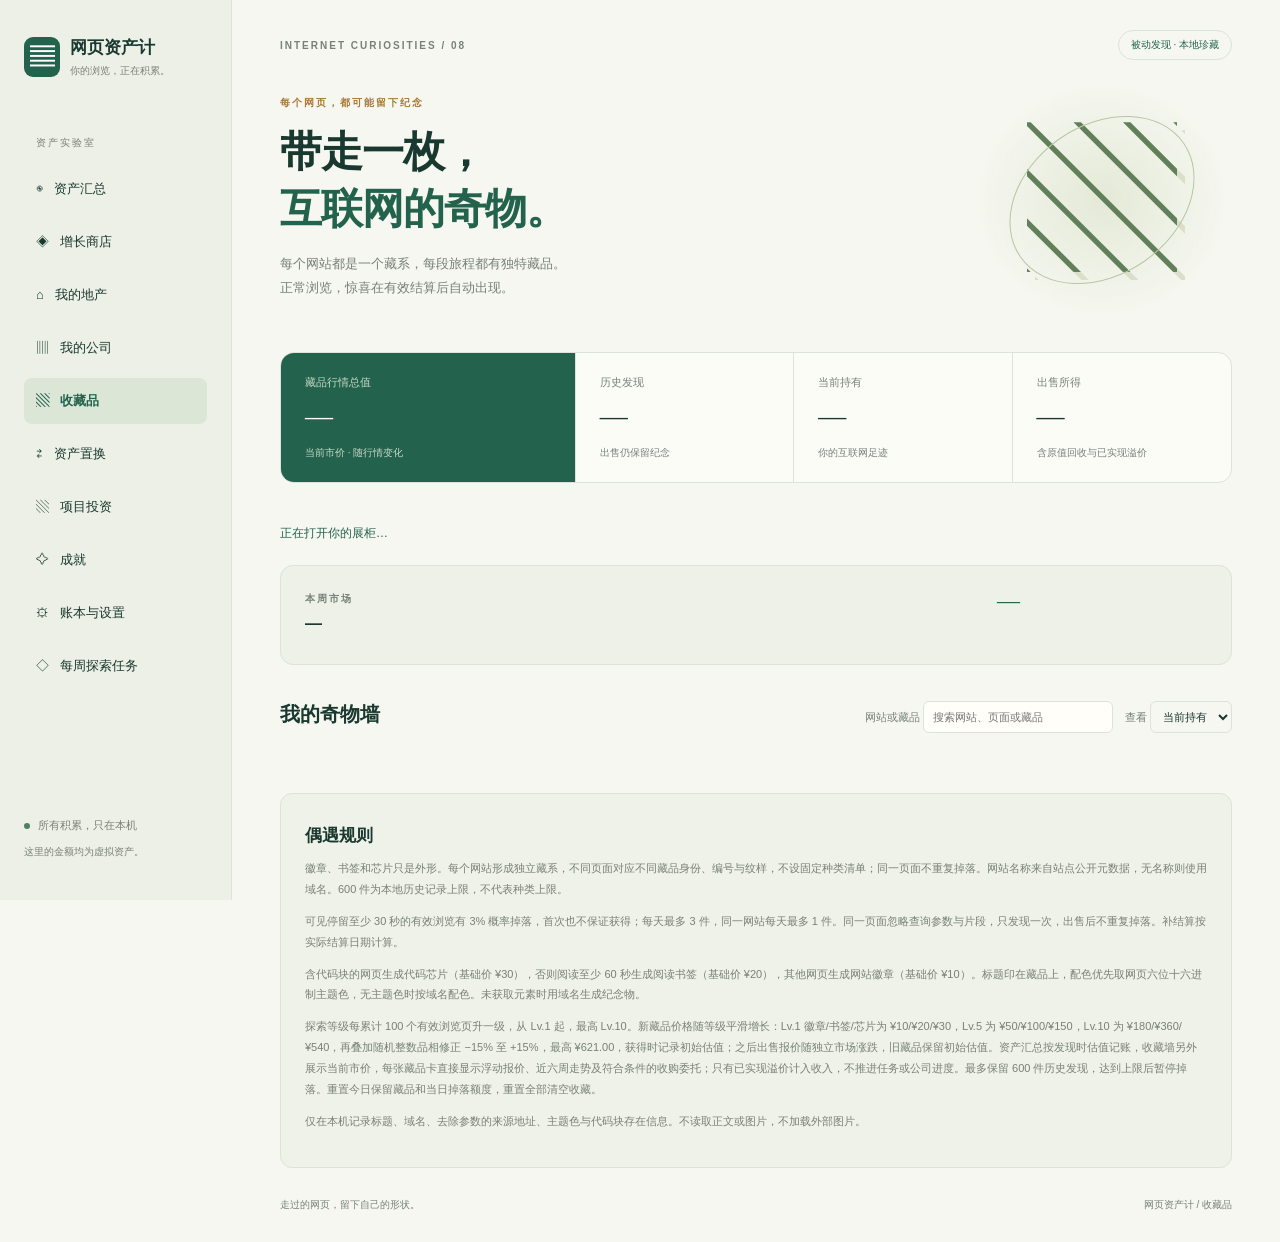
==== extension/collection/index.html @ 92f86dbe "feat: add collectible markets, share investments and unified achievements" ====
<!doctype html><html lang="zh-CN"><head><meta charset="utf-8"><meta name="viewport" content="width=device-width,initial-scale=1"><title>收藏品 · 网页资产计</title><link rel="stylesheet" href="../shop/shop.css"><link rel="stylesheet" href="collection.css"></head><body><div class="layout"><aside class="sidebar"><a class="brand" href="../popup/index.html"><span class="brand-icon">▤</span><span>网页资产计<small>你的浏览，正在积累。</small></span></a><div class="nav-label">资产实验室</div><a class="nav" href="../overview/index.html">◉ &nbsp; 资产汇总</a><a class="nav" href="../shop/index.html">◈ &nbsp; 增长商店</a><a class="nav" href="../estate/index.html">⌂ &nbsp; 我的地产</a><a class="nav" href="../company/index.html">▥ &nbsp; 我的公司</a><a class="nav active" href="../collection/index.html" aria-current="page">▧ &nbsp; 收藏品</a><a class="nav" href="../exchange/index.html">⇄ &nbsp; 资产置换</a><a class="nav" href="../investments/index.html">▧ &nbsp; 项目投资</a><a class="nav" href="../achievements/index.html">✧ &nbsp; 成就</a><a class="nav" href="../options/index.html">⚙ &nbsp; 账本与设置</a><a class="nav" href="../weekly/index.html">◇ &nbsp; 每周探索任务</a><div class="sidebar-bottom"><span class="live-dot"></span> 所有积累，只在本机<br><small>这里的金额均为虚拟资产。</small></div></aside><main><header><span class="eyebrow">INTERNET CURIOSITIES / 08</span><span class="local-tag">被动发现 · 本地珍藏</span></header><section class="hero"><div><p class="eyebrow">每个网页，都可能留下纪念</p><h1>带走一枚，<span>互联网的奇物。</span></h1><p class="intro">每个网站都是一个藏系，每段旅程都有独特藏品。<br>正常浏览，惊喜在有效结算后自动出现。</p></div><div class="hero-art" aria-hidden="true"><div class="orbit"></div><span class="spark">▧</span></div></section><section class="stats"><div class="wallet"><span>藏品行情总值</span><strong id="value">—</strong><small>当前市价 · 随行情变化</small></div><div><span>历史发现</span><strong id="discovered">—</strong><small>出售仍保留纪念</small></div><div><span>当前持有</span><strong id="owned">—</strong><small>你的互联网足迹</small></div><div><span>出售所得</span><strong id="sales">—</strong><small>含原值回收与已实现溢价</small></div></section><p id="status" class="status" role="status" aria-live="polite">正在打开你的展柜…</p><section class="market-brief" aria-label="本周藏品市场"><div><span class="eyebrow">本周市场</span><h2 id="marketEvent">—</h2><p id="marketDetail"></p></div><div class="market-summary"><strong id="marketIndex">—</strong><p id="commissionSummary"></p><small id="marketWeek"></small></div></section><section class="growth-section"><div class="section-heading"><div><h2>我的奇物墙</h2><p id="level" class="section-note"></p><p id="priceRange" class="section-note"></p></div><div class="collection-filters"><label>网站或藏品 <input id="siteSearch" type="search" placeholder="搜索网站、页面或藏品" maxlength="120"></label><label>查看 <select id="filter"><option value="owned">当前持有</option><option value="all">全部发现</option><option value="sold">已出售</option></select></label></div></div><div id="wall" class="collection-wall"></div></section><section class="info-panel"><h2>偶遇规则</h2><p>徽章、书签和芯片只是外形。每个网站形成独立藏系，不同页面对应不同藏品身份、编号与纹样，不设固定种类清单；同一页面不重复掉落。网站名称来自站点公开元数据，无名称则使用域名。600 件为本地历史记录上限，不代表种类上限。</p><p>可见停留至少 30 秒的有效浏览有 3% 概率掉落，首次也不保证获得；每天最多 3 件，同一网站每天最多 1 件。同一页面忽略查询参数与片段，只发现一次，出售后不重复掉落。补结算按实际结算日期计算。</p><p>含代码块的网页生成代码芯片（基础价 ¥30），否则阅读至少 60 秒生成阅读书签（基础价 ¥20），其他网页生成网站徽章（基础价 ¥10）。标题印在藏品上，配色优先取网页六位十六进制主题色，无主题色时按域名配色。未获取元素时用域名生成纪念物。</p><p>探索等级每累计 100 个有效浏览页升一级，从 Lv.1 起，最高 Lv.10。新藏品价格随等级平滑增长：Lv.1 徽章/书签/芯片为 ¥10/¥20/¥30，Lv.5 为 ¥50/¥100/¥150，Lv.10 为 ¥180/¥360/¥540，再叠加随机整数品相修正 −15% 至 +15%，最高 ¥621.00，获得时记录初始估值；之后出售报价随独立市场涨跌，旧藏品保留初始估值。资产汇总按发现时估值记账，收藏墙另外展示当前市价，每张藏品卡直接显示浮动报价、近六周走势及符合条件的收购委托；只有已实现溢价计入收入，不推进任务或公司进度。最多保留 600 件历史发现，达到上限后暂停掉落。重置今日保留藏品和当日掉落额度，重置全部清空收藏。</p><p>仅在本机记录标题、域名、去除参数的来源地址、主题色与代码块存在信息。不读取正文或图片，不加载外部图片。</p></section><footer>走过的网页，留下自己的形状。<span>网页资产计 / 收藏品</span></footer></main></div><script type="module" src="collection.js"></script></body></html>
---- extension/shop/shop.css ----
:root{--ink:#19382f;--green:#23634d;--muted:#778079;--line:#dce3da;--paper:#f6f7f0;--gold:#a77a37;font-family:"Segoe UI","Microsoft YaHei",sans-serif;color:var(--ink);background:var(--paper)}*{box-sizing:border-box}body{margin:0}a{color:inherit;text-decoration:none}button,select,input{font:inherit}button,a,select,input{touch-action:manipulation}button{cursor:pointer}button:focus-visible,a:focus-visible,select:focus-visible,input:focus-visible{outline:3px solid #ba9149;outline-offset:4px}.layout{display:grid;grid-template-columns:232px 1fr;min-height:100vh}.sidebar{padding:36px 24px;border-right:1px solid var(--line);background:#edf0e6;position:sticky;top:0;height:100vh;display:flex;flex-direction:column}.brand{display:flex;align-items:center;gap:10px;font-size:17px;font-weight:700}.brand-icon{display:grid;place-items:center;background:var(--green);color:#fff;width:36px;height:40px;border-radius:9px;font-size:24px}.brand small{display:block;font-size:10px;font-weight:400;color:var(--muted);margin-top:5px}.nav-label{color:var(--muted);font-size:10px;letter-spacing:2px;margin:58px 12px 16px}.nav{padding:14px 12px;border-radius:8px;font-size:13px;margin-bottom:7px}.nav:hover{background:#e2e9dc}.nav.active{background:#dce6d7;color:var(--green);font-weight:700}.sidebar-bottom{margin-top:auto;color:var(--muted);font-size:11px;line-height:2.3}.sidebar-bottom small{font-size:10px}.live-dot{display:inline-block;background:#508062;width:6px;height:6px;border-radius:50%;margin-right:5px}main{width:100%;max-width:1320px;padding:30px 48px 0;margin:auto}header{display:flex;justify-content:space-between;align-items:center}.eyebrow{font-size:10px;letter-spacing:2px;font-weight:600;color:var(--muted)}.local-tag{font-size:10px;color:var(--green);border:1px solid var(--line);padding:7px 12px;border-radius:20px}.hero{display:grid;grid-template-columns:1fr 260px;align-items:center;min-height:280px;gap:20px}.hero .eyebrow{color:var(--gold)}h1{font-family:Georgia,"Songti SC","SimSun",serif;font-size:42px;line-height:1.35;letter-spacing:-1px;margin:14px 0}h1 span{display:block;color:var(--green)}.intro{font-size:13px;color:var(--muted);line-height:1.9}.hero-art{height:240px;position:relative;display:grid;place-items:center;background:radial-gradient(ellipse,#e3e9d6,transparent 68%)}.orbit{position:absolute;width:200px;height:150px;border:1px solid #b6c5a5;border-radius:50%;transform:rotate(-35deg)}.orbit.second{width:150px;height:200px;transform:rotate(-35deg)}.spark{font-family:Georgia,serif;font-size:150px;line-height:1;color:#61805a;text-shadow:8px 8px 0 #d9dfc8}.art-label{position:absolute;bottom:12px;font-size:8px;letter-spacing:4px;color:#869477}.stats{display:grid;grid-template-columns:1.35fr 1fr 1fr 1fr;border:1px solid var(--line);border-radius:14px;overflow:hidden;background:#fcfcf7;margin:12px 0 42px}.stats>div{padding:22px 24px;border-right:1px solid var(--line)}.stats>div:last-child{border:0}.stats span{display:block;font-size:11px;color:var(--muted)}.stats strong{display:block;font-family:Georgia,serif;font-size:28px;font-weight:400;margin:10px 0;overflow-wrap:anywhere}.stats small{font-size:10px;color:var(--muted)}.stats .wallet{background:var(--green);color:#fff}.wallet span,.wallet small{color:#c5d9c7}h2{font-size:20px;font-weight:600;margin:6px 0}.section-heading{display:flex;align-items:center;justify-content:space-between;gap:12px}.section-heading .eyebrow{font-size:8px}.owned-filter{font-size:12px;color:var(--muted);cursor:pointer;display:flex;gap:7px;align-items:center}input{accent-color:var(--green)}.catalog-controls{display:flex;justify-content:space-between;gap:12px;align-items:center;margin-top:22px}.categories{display:flex;gap:6px;flex-wrap:wrap}.categories button{border:1px solid transparent;border-radius:20px;background:none;color:var(--muted);padding:9px 15px;font-size:12px}.categories button[aria-pressed=true]{background:var(--ink);color:#fff}.sort-label{font-size:11px;color:var(--muted);white-space:nowrap}select{border:1px solid var(--line);background:transparent;padding:8px;color:var(--ink);border-radius:6px;font-size:11px}.status{font-size:12px;color:var(--green);min-height:18px;margin:12px 0}.products{display:grid;grid-template-columns:repeat(3,minmax(0,1fr));gap:18px}.product{background:#fffefa;border:1px solid var(--line);border-radius:13px;overflow:hidden;display:flex;flex-direction:column;transition:box-shadow .2s}.product:hover{box-shadow:0 10px 26px #28453610}.product-art{position:relative;height:120px;background:radial-gradient(ellipse at 50% 100%,#dce9db,#eff3e8 70%);display:grid;place-items:center;color:#3f6d51}.product[data-category=studio] .product-art{background:radial-gradient(ellipse at 50% 100%,#e5dfc8,#f5f1e5 70%);color:#9d8046}.product[data-category=growth] .product-art{background:radial-gradient(ellipse at 50% 100%,#cbdce1,#ebf1f2 70%);color:#527780}.product-art .symbol{font-family:Georgia,serif;font-size:66px;text-shadow:5px 6px 0 #ffffff80}.product-level{position:absolute;top:12px;right:12px;background:#fff9;border:1px solid #fff;padding:4px 7px;font-size:9px;border-radius:5px}.product-body{padding:18px;display:flex;flex-direction:column;flex:1}.category-label{font-size:9px;color:var(--muted);letter-spacing:1px}.product h3{margin:7px 0;font-size:17px;font-weight:600}.description{font-size:11px;color:var(--muted);line-height:1.8;min-height:40px;margin:0 0 12px}.effect{display:flex;justify-content:space-between;align-items:baseline;font-size:10px;padding:10px 0;border-top:1px solid var(--line)}.effect strong{color:var(--green);font-size:18px;font-family:Georgia,serif}.preview{font-size:10px;line-height:1.9;color:var(--muted);margin:0 0 10px}.level-track{height:4px;background:#e9ede4;border-radius:3px;overflow:hidden;margin:4px 0 5px}.level-track span{display:block;background:#749766;height:100%}.progress-label{font-size:9px;color:var(--muted);margin:0 0 14px}.buy{margin-top:auto;border:0;border-radius:7px;background:var(--green);color:#fff;display:flex;justify-content:space-between;align-items:center;padding:12px 13px;font-size:11px;width:100%;gap:8px}.buy strong{font-family:Georgia,serif;font-size:15px}.buy:disabled{cursor:default;background:#e9ede3;color:#7d897c}.shortfall{min-height:16px;font-size:9px;color:var(--muted);text-align:center;margin:7px 0 0}.bottom-grid{display:grid;grid-template-columns:1fr 1fr;gap:24px;margin-top:36px}.info-panel{padding:24px;border:1px solid var(--line);border-radius:12px;background:#eff2e8}.info-panel h2{font-size:17px}.info-panel p,.info-panel li{font-size:11px;line-height:1.9;color:var(--muted)}.info-panel ol{padding-left:18px}.purchases{padding:0;list-style:none;max-height:195px;overflow:auto}.purchases li{display:flex;justify-content:space-between;gap:12px;border-bottom:1px solid var(--line);padding:8px 0}.purchases strong{color:var(--ink);font-weight:400}.purchases small{display:block;font-size:9px}.fine-print{font-size:9px!important}footer{display:flex;justify-content:space-between;padding:30px 0;color:var(--muted);font-size:10px}.empty{padding:35px;text-align:center;color:var(--muted);font-size:13px}@media(min-width:1500px){main{padding:40px 64px 0}.hero{min-height:320px}h1{font-size:48px}.product-art{height:145px}}@media(max-width:1100px){.layout{grid-template-columns:190px 1fr}.sidebar{padding:30px 14px}main{padding:24px}.products{grid-template-columns:repeat(2,minmax(0,1fr))}.hero{grid-template-columns:1fr 170px}h1{font-size:34px}.hero-art{transform:scale(.8)}.stats{grid-template-columns:1fr 1fr}.stats>div:nth-child(2){border-right:0}.stats>div:nth-child(-n+2){border-bottom:1px solid var(--line)}}@media(max-width:700px){.layout{display:block}.sidebar{position:static;height:auto;padding:18px;flex-direction:row;flex-wrap:wrap;gap:10px;align-items:center}.brand{margin-right:auto}.sidebar .nav-label,.sidebar-bottom{display:none}.nav{margin:0;padding:8px;font-size:11px}.hero{grid-template-columns:1fr;min-height:260px}.hero-art{display:none}main{padding:20px 16px 0}h1{font-size:36px}.local-tag{display:none}.stats>div{padding:17px}.stats strong{font-size:24px}.products{gap:12px}.product-body{padding:12px}.product-art{height:100px}.product h3{font-size:15px}.catalog-controls{align-items:flex-start;flex-direction:column}.bottom-grid{grid-template-columns:1fr}.section-heading{align-items:flex-start}.buy{padding:11px 8px}.buy strong{font-size:13px}footer span{display:none}}@media(max-width:390px){.products{grid-template-columns:1fr}}@media(prefers-reduced-motion:reduce){*{transition:none!important}}

.growth-section{margin:30px 0}.section-note{font-size:11px;color:var(--muted);line-height:1.9;max-width:90ch}.roadmap{display:grid;grid-template-columns:repeat(3,minmax(0,1fr));gap:10px}.unlock-step{padding:13px;border:1px dashed var(--line);border-radius:8px;background:#f0f1e9}.unlock-step.unlocked{border-style:solid;background:#e6eddf}.unlock-step strong{font-size:11px}.unlock-step small{display:block;color:var(--muted);font-size:9px;line-height:1.7;margin:5px 0}progress{width:100%;height:6px;accent-color:var(--green)}.weekly-tasks{display:grid;grid-template-columns:repeat(3,minmax(0,1fr));gap:16px}.task-card{padding:18px;border:1px solid var(--line);border-radius:12px;background:#fffefa;display:flex;flex-direction:column;gap:10px}.task-top{display:flex;justify-content:space-between;align-items:center;gap:8px}.task-top h3{font-size:14px;margin:0}.task-top strong{font:17px Georgia,serif;color:var(--gold)}.task-card p{font-size:11px;color:var(--muted);line-height:1.8;flex:1;margin:0}.task-card small{font-size:10px;color:var(--muted)}.task-card .buy{justify-content:center}.special-effect{font-size:10px;line-height:1.8;color:var(--gold);min-height:36px;margin:0 0 6px}.scenario-label{display:block;font-size:11px;color:var(--muted);margin-top:16px}.scenario-label select{margin-left:8px;max-width:100%}.shortfall{line-height:1.7;min-height:30px}@media(max-width:1100px){.weekly-tasks{grid-template-columns:1fr}.roadmap{grid-template-columns:repeat(2,minmax(0,1fr))}}@media(max-width:480px){.roadmap{grid-template-columns:1fr}.scenario-label select{display:block;margin:8px 0 0}}
.shop-stats{grid-template-columns:1.35fr 1fr 1fr}@media(max-width:1100px){.shop-stats{grid-template-columns:1fr}.shop-stats>div{border-right:0;border-bottom:1px solid var(--line)}.shop-stats>div:last-child{border-bottom:0}}
/* Completed equipment: an emerald and brushed-gold display case. */
.product.is-maxed{border-color:#b7a474;background:linear-gradient(155deg,#fffef8,#f4f1e5);box-shadow:0 3px 16px #89723c12}
.product.is-maxed:hover{box-shadow:0 10px 28px #89723c24}
.product.is-maxed .product-art{height:154px;background:radial-gradient(ellipse at 50% 65%,#456954 0%,#284d3e 48%,#193c30 100%);color:#eed8a0;isolation:isolate;border-bottom:1px solid #c4ad73}
.product.is-maxed .product-art:before{content:"";position:absolute;width:94px;height:94px;box-sizing:border-box;border:1px solid #d9be7b80;border-radius:50%;box-shadow:0 0 0 7px #d9be7b0a,0 0 0 8px #d9be7b25;z-index:-1}
.product.is-maxed .symbol{font-size:56px;text-shadow:0 2px 12px #ebce8d35;transform:translateY(9px)}
.masterwork-label{position:absolute;left:14px;top:14px;font-size:8px;letter-spacing:1.5px;color:#dfc995}
.masterwork-seal{position:absolute;bottom:12px;right:17px;font-size:23px;color:#dfc995}
.product.is-maxed .product-level{top:auto;bottom:10px;left:14px;right:auto;border-color:#c8b27a55;background:#142f2660;color:#f1dfb7;font-size:9px;letter-spacing:.5px}
.product.is-maxed .category-label{color:#8d713b}
.product.is-maxed .effect{border-top-color:#ded4b9}
.product.is-maxed .effect strong{color:#8b682a;font-size:23px}
.product.is-maxed .level-track{height:5px;background:#e8dfca}
.product.is-maxed .level-track span{background:linear-gradient(90deg,#9c7c3b,#dfc486,#ae8a43)}
.product.is-maxed .progress-label{color:#806b3d}
.product.is-maxed .buy:disabled{background:linear-gradient(110deg,#254e3c,#35634c);color:#f4e4b9;border:1px solid #b79c5b;box-shadow:inset 0 1px 0 #ffffff18;letter-spacing:.5px}
.product.is-maxed .buy strong{display:grid;place-items:center;width:22px;height:22px;border:1px solid #d9c38b70;border-radius:50%;font:13px "Segoe UI",sans-serif}
.product.is-maxed .shortfall{color:#8c7951}
@media(max-width:700px){.product.is-maxed .product-art{height:142px}.masterwork-label{font-size:7px;letter-spacing:.6px;left:10px}.product.is-maxed .product-level{left:10px;font-size:8px}}
.sidebar{overflow-y:auto;scrollbar-width:thin}.sidebar-bottom{padding-top:20px}@media(max-width:700px){.sidebar{overflow:visible}}
---- extension/collection/collection.css ----
.collection-wall{display:grid;grid-template-columns:repeat(3,minmax(0,1fr));gap:22px;margin:24px 0}.souvenir{background:#fffef8;border:1px solid #dedfd3;border-radius:15px;overflow:hidden;box-shadow:0 5px 18px #19382f08;transition:box-shadow .2s}.souvenir:hover{box-shadow:0 12px 28px #19382f15}.souvenir.sold .artifact-object{filter:saturate(.25);opacity:.65}.souvenir-art{height:250px;position:relative;display:grid;place-items:center;overflow:hidden;isolation:isolate;background:radial-gradient(ellipse at 50% 45%,#fffdf5 0%,#ececde 78%)}.souvenir-art:before{content:"";position:absolute;inset:15px;border:1px solid #b4af932d;border-radius:9px;pointer-events:none}.souvenir-art:after{content:"";position:absolute;bottom:47px;width:120px;height:13px;background:#263c3326;filter:blur(8px);border-radius:50%;z-index:-1}.exhibit-number{position:absolute;top:24px;left:27px;font-size:8px;color:#858574;letter-spacing:1.8px}.exhibit-caption{position:absolute;bottom:20px;left:27px;font-size:10px;color:#696f5c;letter-spacing:2px}.condition-tag{position:absolute;bottom:19px;right:24px;font-size:9px;color:#7d6c43}.artifact-object{position:relative;display:flex;align-items:center;justify-content:center;flex-direction:column;background:var(--souvenir-color);color:#fff8df;box-shadow:4px 9px 12px #24382c25}.artifact-mark{position:relative;font:44px Georgia,serif;line-height:1}.artifact-inscription{position:relative;font-size:7px;letter-spacing:2px;margin-top:10px;max-width:85%;overflow:hidden;text-overflow:ellipsis;white-space:nowrap}.art-badge .artifact-object{width:125px;height:125px;border-radius:50%;border:7px solid #c6a55f;outline:1px solid #92713b;transform:rotate(-9deg);background:radial-gradient(ellipse at 35% 20%,#ffffff38,transparent 60%),var(--souvenir-color);box-shadow:inset 0 0 0 3px #ffffff30,inset 0 0 0 6px #172b3326,4px 9px 12px #24382c25}.art-badge .artifact-detail{position:absolute;inset:9px;border:1px dashed #f7e7b96b;border-radius:50%}.art-bookmark{background:radial-gradient(ellipse at 50% 45%,#fff9eb,#e9e5d6)}.art-bookmark .artifact-object{width:94px;height:157px;padding:22px 10px 12px;border-radius:3px 3px 13px 3px;transform:rotate(9deg);background:linear-gradient(100deg,#fffdf1,#eae0c3);border:1px solid #c9b891;color:var(--souvenir-color);box-shadow:3px 5px 0 #dfd2b4,6px 12px 15px #3b342b20}.art-bookmark .artifact-object:before{content:"";position:absolute;top:-19px;left:40px;width:12px;height:43px;background:var(--souvenir-color);clip-path:polygon(0 0,100% 0,100% 100%,50% 84%,0 100%)}.art-bookmark .artifact-detail{position:absolute;inset:11px;border:1px solid #b5a47866;border-bottom:3px double #b5a47888}.art-bookmark .artifact-mark{font-size:36px;border-bottom:1px solid #b5a47870;padding-bottom:10px}.art-bookmark .artifact-inscription{font-size:9px;letter-spacing:1px;white-space:normal;display:-webkit-box;-webkit-line-clamp:2;-webkit-box-orient:vertical;max-width:66px;line-height:1.6;height:29px}.art-chip{background:radial-gradient(ellipse at 50% 40%,#e6ede3,#d6e0d6)}.art-chip .artifact-object{width:128px;height:130px;border:1px solid #6f8d76;border-radius:9px;transform:rotate(-7deg);background:repeating-linear-gradient(90deg,transparent 0 19px,#e1d19430 20px 21px),repeating-linear-gradient(0deg,transparent 0 19px,#e1d19422 20px 21px),var(--souvenir-color);box-shadow:4px 9px 12px #24382f35,inset 0 0 0 6px #ffffff0c}.art-chip .artifact-mark{display:grid;place-items:center;width:69px;height:65px;border:3px solid #b3aa80;border-radius:4px;background:#23372f;color:#e9d69c;font:26px monospace;box-shadow:0 0 0 5px #c5b77440}.art-chip .artifact-detail{position:absolute;inset:9px;border:2px dotted #d5c47d}.art-chip .artifact-inscription{font:7px monospace;letter-spacing:1.2px;margin-top:12px}.quality-pristine .artifact-object{filter:drop-shadow(0 0 8px #ccb16b45)}.quality-pristine .artifact-object:after{content:"✦";position:absolute;top:0;right:-15px;color:#b29345;font-size:29px;text-shadow:0 0 8px #fff8cf}.quality-worn .artifact-object{filter:saturate(.65)}.quality-worn .artifact-object:after{content:"";position:absolute;inset:8px;background:repeating-linear-gradient(127deg,transparent 0 23px,#fff9 24px,transparent 25px 41px);opacity:.22;pointer-events:none}.souvenir-body{padding:20px}.souvenir h3{margin:8px 0;font-size:16px;line-height:1.6;overflow-wrap:anywhere}.souvenir p{font-size:11px;color:var(--muted);line-height:1.8;overflow-wrap:anywhere}.souvenir p.price{font-size:13px;color:var(--green);font-weight:600;padding-top:12px;border-top:1px solid var(--line)}.souvenir a{font-size:11px;text-decoration:underline;text-underline-offset:3px}.souvenir .buy{width:100%;margin-top:16px;justify-content:center}.rarity{font-size:10px;color:var(--gold);letter-spacing:1px}.collection-wall>.empty{grid-column:1/-1;border:1px dashed var(--line);border-radius:14px;padding:60px 20px}@media(max-width:1100px){.collection-wall{grid-template-columns:repeat(2,minmax(0,1fr))}}@media(max-width:600px){.collection-wall{grid-template-columns:1fr}.souvenir-art{height:260px}}@media(prefers-reduced-motion:reduce){.souvenir{transition:none}}
.market-brief{display:flex;justify-content:space-between;gap:24px;padding:22px 24px;margin:22px 0;background:#edf1e7;border:1px solid var(--line);border-radius:13px}.market-brief h2{font-size:17px;margin:8px 0}.market-brief p{font-size:11px;line-height:1.8;color:var(--muted);margin:6px 0}.market-summary{min-width:210px}.market-summary strong{font:23px Georgia,serif;color:var(--green)}.market-summary small{font-size:10px;color:var(--muted)}.souvenir .price-change{font-size:12px;margin-top:4px}.souvenir .price-change.positive{color:#267452}.souvenir .price-change.negative{color:#a14b40}.item-trends{margin:12px 0}.item-trends summary{font-size:11px;color:var(--green);cursor:pointer}.item-chart{display:flex;align-items:flex-end;gap:4px;padding-top:15px}.item-chart-column{flex:1;min-width:0;display:flex;flex-direction:column;gap:7px;text-align:center}.item-chart-bar{display:block;background:linear-gradient(#a8c6b1,#e4ecdf);border-radius:3px 3px 0 0;color:var(--ink);font:8px monospace;padding-top:4px;overflow-wrap:anywhere}.item-chart-column small{font-size:8px;color:var(--muted)}.souvenir .commission-buy{background:#eee5cc;color:#705a29;border:1px solid #d5c390}.souvenir .commission-hint{font-size:10px;margin:5px 0 0;color:#8b7137}@media(max-width:700px){.market-brief{flex-direction:column;gap:10px;padding:18px}.market-summary{min-width:0}}

.collection-filters{display:flex;flex-wrap:wrap;gap:12px;align-items:center;font-size:11px;color:var(--muted)}.collection-filters input{padding:9px;border:1px solid var(--line);border-radius:6px;background:#fffef8;color:var(--ink);max-width:100%;width:190px}.souvenir .source-title{border-left:2px solid var(--line);padding-left:10px;font-size:10px}.motif-1 .artifact-detail{transform:rotate(15deg);border-style:dotted}.motif-2 .artifact-detail{transform:rotate(-12deg);border-style:double;border-width:3px}.motif-3 .artifact-detail{background:repeating-linear-gradient(45deg,transparent 0 12px,#fff1 13px 14px)}.motif-4 .artifact-detail{border-style:dashed;border-width:2px;transform:scale(.9)}.motif-5 .artifact-detail{background:radial-gradient(circle at 50% 50%,#fff2 1px,transparent 2px);background-size:12px 12px}@media(max-width:700px){.collection-filters{align-items:flex-start;flex-direction:column}}
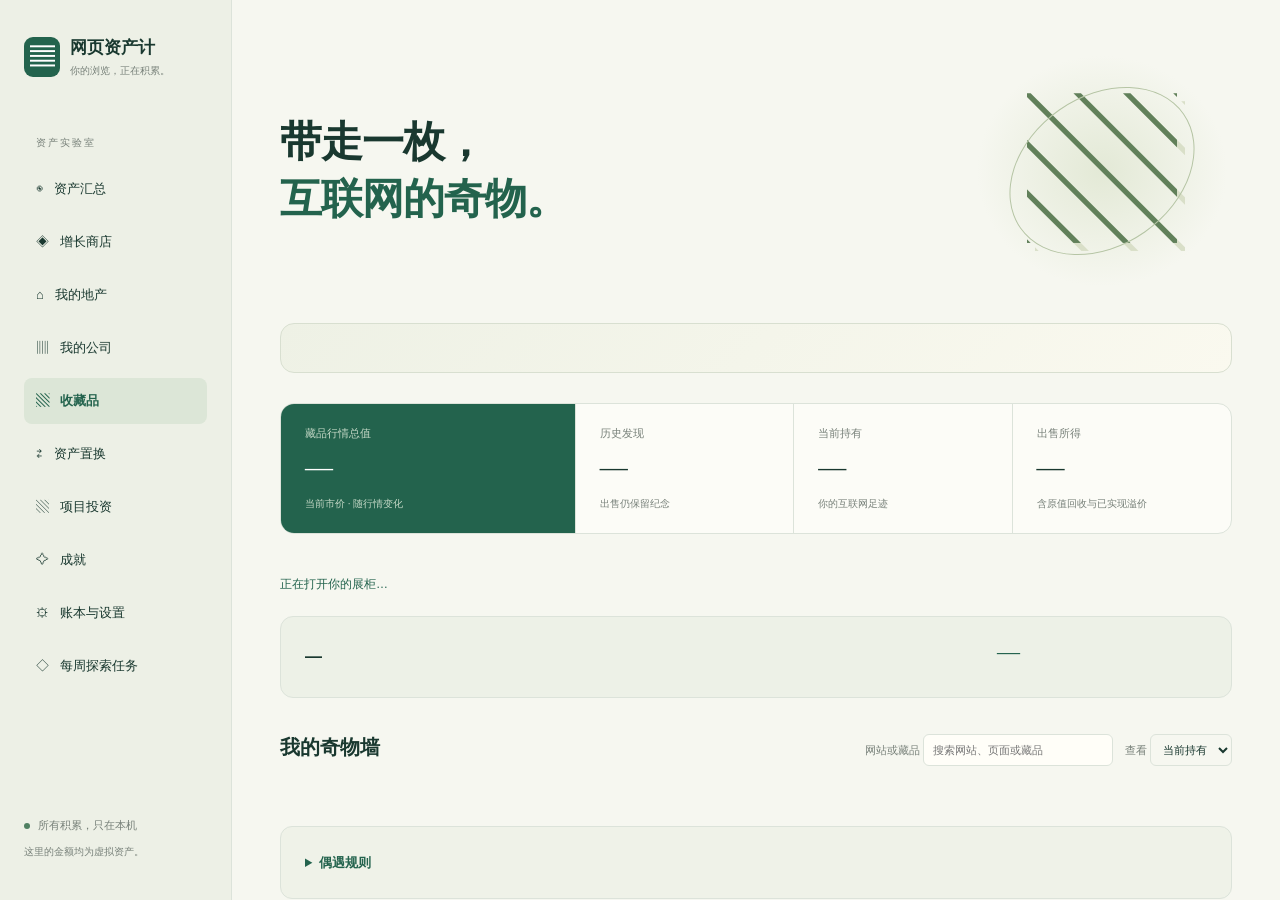
==== commit 82dfbe6c: "feat: enrich collection and growth views with legacy data compatibility" ====
--- a/extension/collection/index.html
+++ b/extension/collection/index.html
@@ -1 +1 @@
-<!doctype html><html lang="zh-CN"><head><meta charset="utf-8"><meta name="viewport" content="width=device-width,initial-scale=1"><title>收藏品 · 网页资产计</title><link rel="stylesheet" href="../shop/shop.css"><link rel="stylesheet" href="collection.css"></head><body><div class="layout"><aside class="sidebar"><a class="brand" href="../popup/index.html"><span class="brand-icon">▤</span><span>网页资产计<small>你的浏览，正在积累。</small></span></a><div class="nav-label">资产实验室</div><a class="nav" href="../overview/index.html">◉ &nbsp; 资产汇总</a><a class="nav" href="../shop/index.html">◈ &nbsp; 增长商店</a><a class="nav" href="../estate/index.html">⌂ &nbsp; 我的地产</a><a class="nav" href="../company/index.html">▥ &nbsp; 我的公司</a><a class="nav active" href="../collection/index.html" aria-current="page">▧ &nbsp; 收藏品</a><a class="nav" href="../exchange/index.html">⇄ &nbsp; 资产置换</a><a class="nav" href="../investments/index.html">▧ &nbsp; 项目投资</a><a class="nav" href="../achievements/index.html">✧ &nbsp; 成就</a><a class="nav" href="../options/index.html">⚙ &nbsp; 账本与设置</a><a class="nav" href="../weekly/index.html">◇ &nbsp; 每周探索任务</a><div class="sidebar-bottom"><span class="live-dot"></span> 所有积累，只在本机<br><small>这里的金额均为虚拟资产。</small></div></aside><main><header><span class="eyebrow">INTERNET CURIOSITIES / 08</span><span class="local-tag">被动发现 · 本地珍藏</span></header><section class="hero"><div><p class="eyebrow">每个网页，都可能留下纪念</p><h1>带走一枚，<span>互联网的奇物。</span></h1><p class="intro">每个网站都是一个藏系，每段旅程都有独特藏品。<br>正常浏览，惊喜在有效结算后自动出现。</p></div><div class="hero-art" aria-hidden="true"><div class="orbit"></div><span class="spark">▧</span></div></section><section class="stats"><div class="wallet"><span>藏品行情总值</span><strong id="value">—</strong><small>当前市价 · 随行情变化</small></div><div><span>历史发现</span><strong id="discovered">—</strong><small>出售仍保留纪念</small></div><div><span>当前持有</span><strong id="owned">—</strong><small>你的互联网足迹</small></div><div><span>出售所得</span><strong id="sales">—</strong><small>含原值回收与已实现溢价</small></div></section><p id="status" class="status" role="status" aria-live="polite">正在打开你的展柜…</p><section class="market-brief" aria-label="本周藏品市场"><div><span class="eyebrow">本周市场</span><h2 id="marketEvent">—</h2><p id="marketDetail"></p></div><div class="market-summary"><strong id="marketIndex">—</strong><p id="commissionSummary"></p><small id="marketWeek"></small></div></section><section class="growth-section"><div class="section-heading"><div><h2>我的奇物墙</h2><p id="level" class="section-note"></p><p id="priceRange" class="section-note"></p></div><div class="collection-filters"><label>网站或藏品 <input id="siteSearch" type="search" placeholder="搜索网站、页面或藏品" maxlength="120"></label><label>查看 <select id="filter"><option value="owned">当前持有</option><option value="all">全部发现</option><option value="sold">已出售</option></select></label></div></div><div id="wall" class="collection-wall"></div></section><section class="info-panel"><h2>偶遇规则</h2><p>徽章、书签和芯片只是外形。每个网站形成独立藏系，不同页面对应不同藏品身份、编号与纹样，不设固定种类清单；同一页面不重复掉落。网站名称来自站点公开元数据，无名称则使用域名。600 件为本地历史记录上限，不代表种类上限。</p><p>可见停留至少 30 秒的有效浏览有 3% 概率掉落，首次也不保证获得；每天最多 3 件，同一网站每天最多 1 件。同一页面忽略查询参数与片段，只发现一次，出售后不重复掉落。补结算按实际结算日期计算。</p><p>含代码块的网页生成代码芯片（基础价 ¥30），否则阅读至少 60 秒生成阅读书签（基础价 ¥20），其他网页生成网站徽章（基础价 ¥10）。标题印在藏品上，配色优先取网页六位十六进制主题色，无主题色时按域名配色。未获取元素时用域名生成纪念物。</p><p>探索等级每累计 100 个有效浏览页升一级，从 Lv.1 起，最高 Lv.10。新藏品价格随等级平滑增长：Lv.1 徽章/书签/芯片为 ¥10/¥20/¥30，Lv.5 为 ¥50/¥100/¥150，Lv.10 为 ¥180/¥360/¥540，再叠加随机整数品相修正 −15% 至 +15%，最高 ¥621.00，获得时记录初始估值；之后出售报价随独立市场涨跌，旧藏品保留初始估值。资产汇总按发现时估值记账，收藏墙另外展示当前市价，每张藏品卡直接显示浮动报价、近六周走势及符合条件的收购委托；只有已实现溢价计入收入，不推进任务或公司进度。最多保留 600 件历史发现，达到上限后暂停掉落。重置今日保留藏品和当日掉落额度，重置全部清空收藏。</p><p>仅在本机记录标题、域名、去除参数的来源地址、主题色与代码块存在信息。不读取正文或图片，不加载外部图片。</p></section><footer>走过的网页，留下自己的形状。<span>网页资产计 / 收藏品</span></footer></main></div><script type="module" src="collection.js"></script></body></html>+<!doctype html><html lang="zh-CN"><head><meta charset="utf-8"><meta name="viewport" content="width=device-width,initial-scale=1"><title>收藏品 · 网页资产计</title><link rel="stylesheet" href="../shop/shop.css"><link rel="stylesheet" href="collection.css"><link rel="stylesheet" href="../journey/journey.css"></head><body><div class="layout"><aside class="sidebar"><a class="brand" href="../popup/index.html"><span class="brand-icon">▤</span><span>网页资产计<small>你的浏览，正在积累。</small></span></a><div class="nav-label">资产实验室</div><a class="nav" href="../overview/index.html">◉ &nbsp; 资产汇总</a><a class="nav" href="../shop/index.html">◈ &nbsp; 增长商店</a><a class="nav" href="../estate/index.html">⌂ &nbsp; 我的地产</a><a class="nav" href="../company/index.html">▥ &nbsp; 我的公司</a><a class="nav active" href="../collection/index.html" aria-current="page">▧ &nbsp; 收藏品</a><a class="nav" href="../exchange/index.html">⇄ &nbsp; 资产置换</a><a class="nav" href="../investments/index.html">▧ &nbsp; 项目投资</a><a class="nav" href="../achievements/index.html">✧ &nbsp; 成就</a><a class="nav" href="../options/index.html">⚙ &nbsp; 账本与设置</a><a class="nav" href="../weekly/index.html">◇ &nbsp; 每周探索任务</a><div class="sidebar-bottom"><span class="live-dot"></span> 所有积累，只在本机<br><small>这里的金额均为虚拟资产。</small></div></aside><main><section class="hero"><div><h1>带走一枚，<span>互联网的奇物。</span></h1></div><div class="hero-art" aria-hidden="true"><div class="orbit"></div><span class="spark">▧</span></div></section><section class="stats"><div class="wallet"><span>藏品行情总值</span><strong id="value">—</strong><small>当前市价 · 随行情变化</small></div><div><span>历史发现</span><strong id="discovered">—</strong><small>出售仍保留纪念</small></div><div><span>当前持有</span><strong id="owned">—</strong><small>你的互联网足迹</small></div><div><span>出售所得</span><strong id="sales">—</strong><small>含原值回收与已实现溢价</small></div></section><p id="status" class="status" role="status" aria-live="polite">正在打开你的展柜…</p><section class="market-brief" aria-label="本周藏品市场"><div><h2 id="marketEvent">—</h2><p id="marketDetail"></p></div><div class="market-summary"><strong id="marketIndex">—</strong><p id="commissionSummary"></p><small id="marketWeek"></small></div></section><section class="growth-section"><div class="section-heading"><div><h2>我的奇物墙</h2><p id="level" class="section-note"></p><p id="priceRange" class="section-note"></p></div><div class="collection-filters"><label>网站或藏品 <input id="siteSearch" type="search" placeholder="搜索网站、页面或藏品" maxlength="120"></label><label>查看 <select id="filter"><option value="owned">当前持有</option><option value="all">全部发现</option><option value="sold">已出售</option></select></label></div></div><div id="wall" class="collection-wall"></div></section><details class="info-panel"><summary>偶遇规则</summary><p>徽章、书签和芯片只是外形。每个网站形成独立藏系，不同页面对应不同藏品身份、编号与纹样，不设固定种类清单；同一页面不重复掉落。网站名称来自站点公开元数据，无名称则使用域名。600 件为本地历史记录上限，不代表种类上限。</p><p>可见停留至少 30 秒的有效浏览有 3% 概率掉落，首次也不保证获得；每天最多 3 件，同一网站每天最多 1 件。同一页面忽略查询参数与片段，只发现一次，出售后不重复掉落。补结算按实际结算日期计算。</p><p>含代码块的网页生成代码芯片（基础价 ¥30），否则阅读至少 60 秒生成阅读书签（基础价 ¥20），其他网页生成网站徽章（基础价 ¥10）。标题印在藏品上，配色优先取网页六位十六进制主题色，无主题色时按域名配色。未获取元素时用域名生成纪念物。</p><p>探索等级每累计 100 个有效浏览页升一级，从 Lv.1 起，最高 Lv.10。新藏品价格随等级平滑增长：Lv.1 徽章/书签/芯片为 ¥10/¥20/¥30，Lv.5 为 ¥50/¥100/¥150，Lv.10 为 ¥180/¥360/¥540，再叠加随机整数品相修正 −15% 至 +15%，最高 ¥621.00，获得时记录初始估值；之后出售报价随独立市场涨跌，旧藏品保留初始估值。资产汇总按发现时估值记账，收藏墙另外展示当前市价，每张藏品卡直接显示浮动报价、近六周走势及符合条件的收购委托；只有已实现溢价计入收入，不推进任务或公司进度。最多保留 600 件历史发现，达到上限后暂停掉落。重置今日保留藏品和当日掉落额度，重置全部清空收藏。</p><p>仅在本机记录标题、域名、去除参数的来源地址、主题色与代码块存在信息。不读取正文或图片，不加载外部图片。</p></details></main></div><script type="module" src="collection.js"></script><script type="module" src="../journey/journey.js"></script></body></html>
--- a/extension/shop/shop.css
+++ b/extension/shop/shop.css
@@ -22,3 +22,7 @@
 .product.is-maxed .shortfall{color:#8c7951}
 @media(max-width:700px){.product.is-maxed .product-art{height:142px}.masterwork-label{font-size:7px;letter-spacing:.6px;left:10px}.product.is-maxed .product-level{left:10px;font-size:8px}}
 .sidebar{overflow-y:auto;scrollbar-width:thin}.sidebar-bottom{padding-top:20px}@media(max-width:700px){.sidebar{overflow:visible}}
+/* Keep detailed rules available without crowding the working area. */
+details.info-panel>summary{font-size:13px;font-weight:600;color:var(--green);cursor:pointer;line-height:1.8}
+details.info-panel>summary:focus-visible{outline:2px solid var(--gold);outline-offset:4px}
+details.info-panel[open]>summary{margin-bottom:14px}
--- a/extension/collection/collection.css
+++ b/extension/collection/collection.css
@@ -2,3 +2,39 @@
 .market-brief{display:flex;justify-content:space-between;gap:24px;padding:22px 24px;margin:22px 0;background:#edf1e7;border:1px solid var(--line);border-radius:13px}.market-brief h2{font-size:17px;margin:8px 0}.market-brief p{font-size:11px;line-height:1.8;color:var(--muted);margin:6px 0}.market-summary{min-width:210px}.market-summary strong{font:23px Georgia,serif;color:var(--green)}.market-summary small{font-size:10px;color:var(--muted)}.souvenir .price-change{font-size:12px;margin-top:4px}.souvenir .price-change.positive{color:#267452}.souvenir .price-change.negative{color:#a14b40}.item-trends{margin:12px 0}.item-trends summary{font-size:11px;color:var(--green);cursor:pointer}.item-chart{display:flex;align-items:flex-end;gap:4px;padding-top:15px}.item-chart-column{flex:1;min-width:0;display:flex;flex-direction:column;gap:7px;text-align:center}.item-chart-bar{display:block;background:linear-gradient(#a8c6b1,#e4ecdf);border-radius:3px 3px 0 0;color:var(--ink);font:8px monospace;padding-top:4px;overflow-wrap:anywhere}.item-chart-column small{font-size:8px;color:var(--muted)}.souvenir .commission-buy{background:#eee5cc;color:#705a29;border:1px solid #d5c390}.souvenir .commission-hint{font-size:10px;margin:5px 0 0;color:#8b7137}@media(max-width:700px){.market-brief{flex-direction:column;gap:10px;padding:18px}.market-summary{min-width:0}}
 
 .collection-filters{display:flex;flex-wrap:wrap;gap:12px;align-items:center;font-size:11px;color:var(--muted)}.collection-filters input{padding:9px;border:1px solid var(--line);border-radius:6px;background:#fffef8;color:var(--ink);max-width:100%;width:190px}.souvenir .source-title{border-left:2px solid var(--line);padding-left:10px;font-size:10px}.motif-1 .artifact-detail{transform:rotate(15deg);border-style:dotted}.motif-2 .artifact-detail{transform:rotate(-12deg);border-style:double;border-width:3px}.motif-3 .artifact-detail{background:repeating-linear-gradient(45deg,transparent 0 12px,#fff1 13px 14px)}.motif-4 .artifact-detail{border-style:dashed;border-width:2px;transform:scale(.9)}.motif-5 .artifact-detail{background:radial-gradient(circle at 50% 50%,#fff2 1px,transparent 2px);background-size:12px 12px}@media(max-width:700px){.collection-filters{align-items:flex-start;flex-direction:column}}
+/* Website component specimens use local shapes and source metadata only. */
+.web-specimen{background:radial-gradient(ellipse at 50% 40%,#faf8ed,#e3e8dc)}
+.web-specimen .artifact-object{width:192px;height:146px;padding:0;border:0;outline:0;border-radius:9px;background:transparent;color:var(--souvenir-color);transform:rotate(-5deg);box-shadow:5px 10px 18px #263d3026}
+.web-specimen .artifact-object>.artifact-detail,.web-specimen .artifact-object>.artifact-mark,.web-specimen .artifact-object>.artifact-inscription,.web-specimen .artifact-object:before{display:none}
+.web-fragment{width:100%;height:100%;border:1px solid var(--souvenir-color);border-radius:9px;overflow:hidden;background:#fffdf3;display:flex;flex-direction:column}
+.fragment-chrome{display:flex;align-items:center;gap:10px;padding:7px 10px;border-bottom:1px solid #d7dece;background:#edf0e6;font:8px monospace}
+.fragment-chrome span:first-child{letter-spacing:2px;font-size:12px}
+.fragment-chrome span:last-child{white-space:nowrap;overflow:hidden;text-overflow:ellipsis}
+.fragment-surface{display:flex;align-items:center;gap:13px;padding:17px 15px;flex:1;min-height:0}
+.fragment-symbol{font:30px Georgia,serif;white-space:nowrap}
+.fragment-lines{flex:1;display:flex;flex-direction:column;gap:7px}
+.fragment-lines i{display:block;height:4px;background:var(--souvenir-color);opacity:.25;border-radius:2px}
+.fragment-lines i:nth-child(2){width:65%;opacity:.5}
+.fragment-lines i:last-child{width:82%}
+.fragment-label{font-size:8px;letter-spacing:2px;padding:0 15px 10px;opacity:.8}
+.component-code .web-fragment{background:#203c32;color:#e5d5a6}
+.component-code .fragment-chrome{background:#193229;color:#d8d9ba;border-color:#ffffff20}
+.component-code .fragment-lines i{background:#dccc96}
+.component-code .fragment-symbol{font:22px monospace}
+.component-search .fragment-surface{margin:18px 12px;padding:5px 10px;border:1px solid var(--souvenir-color);border-radius:25px}
+.component-search .fragment-symbol{font-size:23px}
+.component-search .fragment-lines i:not(:first-child){display:none}
+.component-media .fragment-surface{margin:10px 12px;padding:10px;background:var(--souvenir-color);color:#fff7da;border-radius:5px}
+.component-media .fragment-symbol{font-size:24px;border:1px solid #fff6;border-radius:50%;padding:7px 8px 7px 11px}
+.component-media .fragment-lines{align-self:flex-end}.component-media .fragment-lines i{background:#fff7da;height:2px}
+.component-navigation .artifact-object{width:210px;height:118px;transform:rotate(4deg)}
+.component-navigation .fragment-lines{flex-direction:row;gap:5px}.component-navigation .fragment-lines i{width:22px;height:17px;border-radius:3px;opacity:.2}
+.component-article .artifact-object{width:145px;height:174px;transform:rotate(6deg)}
+.component-article .fragment-surface{flex-direction:column;align-items:flex-start;gap:10px;padding:12px 16px}
+.component-article .fragment-symbol{font-size:32px;border-bottom:1px solid #b7b995;width:100%}
+.component-article .fragment-lines{width:100%;min-height:25px}
+.component-icon .artifact-object{width:138px;height:155px;transform:rotate(-8deg)}
+.component-icon .fragment-surface{justify-content:center;padding:10px}
+.component-icon .fragment-symbol{display:grid;place-items:center;width:57px;height:57px;background:var(--souvenir-color);color:#fff6d6;border-radius:15px;font-size:35px;box-shadow:3px 4px 0 #d8d2b8}
+.component-icon .fragment-lines{display:none}
+.souvenir .specimen-story{padding:10px 12px;background:#edf0e6;border-radius:6px;color:#61715b;font-size:11px}
--- a/extension/journey/journey.css
+++ b/extension/journey/journey.css
@@ -0,0 +1,29 @@
+.journey-panel{margin:12px 0 30px;padding:24px;border:1px solid #d8dfd0;border-radius:14px;background:linear-gradient(135deg,#eef1e5,#faf9ef)}
+.journey-panel h2{font-family:Georgia,"Songti SC","SimSun",serif;font-size:24px;margin:8px 0}
+.journey-panel h3{font-size:15px;margin:8px 0;color:#284c3c;overflow-wrap:anywhere}.journey-panel h4{font-size:13px;margin:12px 0 8px}
+.journey-note,.journey-panel p{font-size:11px;color:#65745f;line-height:1.9;overflow-wrap:anywhere}.journey-note{margin:8px 0 16px}
+.journey-grid{display:grid;grid-template-columns:repeat(3,minmax(0,1fr));gap:14px;margin:18px 0}
+.journey-card{border:1px solid #dce2d1;border-radius:10px;padding:16px;background:#fffdf5;min-width:0}
+.journey-card p{margin:8px 0}.journey-card progress{display:block;width:100%;height:5px;accent-color:#648351;margin:12px 0}
+.journey-panel details{margin-top:14px;border-top:1px solid #dce2d1;padding-top:12px}
+.journey-panel summary{font-size:12px;color:#386047;cursor:pointer;line-height:1.8}.journey-panel summary:focus-visible{outline:2px solid #aa874a;outline-offset:4px}
+.journey-link{display:inline-block;font-size:11px;color:#306247;text-decoration:underline;text-underline-offset:4px;line-height:1.8;overflow-wrap:anywhere}
+.journey-pill{display:inline-block;border:1px solid #d4dfcb;border-radius:20px;padding:4px 9px;color:#536d45;background:#eff3e5;font-size:10px}
+.journey-stages{display:flex;flex-wrap:wrap;gap:6px 10px;margin:14px 0;font-size:9px;color:#88927f}.journey-stages .reached{color:#3a6547;font-weight:600}
+.landmark-scene{height:140px;display:flex;align-items:flex-end;justify-content:center;gap:17px;padding:12px;border-radius:7px;background:radial-gradient(ellipse at center,#e5e9d9,#f5f1e2);border-bottom:2px solid #c6cfb8;color:var(--landmark-color);position:relative}
+.landmark-building{display:flex;flex-direction:column-reverse;min-width:70px;background:var(--landmark-color);border-radius:5px 5px 0 0;box-shadow:7px 5px 0 #183a2d18;border-top:5px solid #c9b47a;padding:3px 8px}
+.landmark-floor{display:flex;gap:8px;justify-content:center;padding:5px 0}.landmark-floor i{display:block;width:10px;height:9px;background:#f2dc9f;border:1px solid #f9edc2}
+.landmark-star{position:absolute;top:15px;right:23px;font:25px Georgia,serif;color:#a28a50}.landmark-tree{font-size:43px;line-height:1}
+.display-emblem{display:grid;place-items:center;height:80px;font:43px Georgia,serif;color:#e8d49a;background:radial-gradient(ellipse,#45634d,#244a3a);border-radius:7px;border:1px solid #b09c66;margin-bottom:12px}
+.journey-button{border:1px solid #bcccad;background:#edf1e5;border-radius:6px;padding:7px 11px;font-size:11px;color:#3d603c;line-height:1.7;text-align:left;overflow-wrap:anywhere}.journey-button:hover{background:#e0e8d5}.journey-button:disabled{opacity:.5;cursor:wait}
+.display-choices{display:flex;flex-wrap:wrap;gap:8px;max-height:280px;overflow:auto;padding:12px 2px}
+.asset-composition{display:flex;gap:3px;height:17px;overflow:hidden;border-radius:5px;margin:18px 0 10px;background:#dfe5d5}.asset-part{flex-basis:0;min-width:0}.asset-part[style*="flex-grow: 0;"]{display:none}
+.part-0{background:#2e604a}.part-1{background:#819568}.part-2{background:#b59b5b}.part-3{background:#70949a}.part-4{background:#947b9f}.part-5{background:#b87b60}
+.asset-legend{display:flex;flex-wrap:wrap;gap:12px;font-size:10px;color:#5f705b}.asset-legend span:before{content:"";display:inline-block;width:7px;height:7px;border-radius:50%;margin-right:5px}.legend-0:before{background:#2e604a}.legend-1:before{background:#819568}.legend-2:before{background:#b59b5b}.legend-3:before{background:#70949a}.legend-4:before{background:#947b9f}.legend-5:before{background:#b87b60}
+.journey-feedback{font-size:12px;color:#94623c;line-height:1.8}.journey-feedback:empty{display:none}
+@media(max-width:1150px){.journey-grid{grid-template-columns:repeat(2,minmax(0,1fr))}}
+@media(max-width:650px){.journey-panel{padding:16px}.journey-grid{grid-template-columns:1fr}.journey-panel h2{font-size:21px}}
+/* The overview map belongs to the existing asset summary. */
+.summary-total .overview-map{margin:20px 0 0;padding:16px 0 0;border:0;border-top:1px solid var(--line);border-radius:0;background:none}
+.summary-total .overview-map h2{font:600 14px "Segoe UI","Microsoft YaHei",sans-serif;margin:0 0 12px}
+.summary-total .overview-map .asset-composition{margin-top:0}
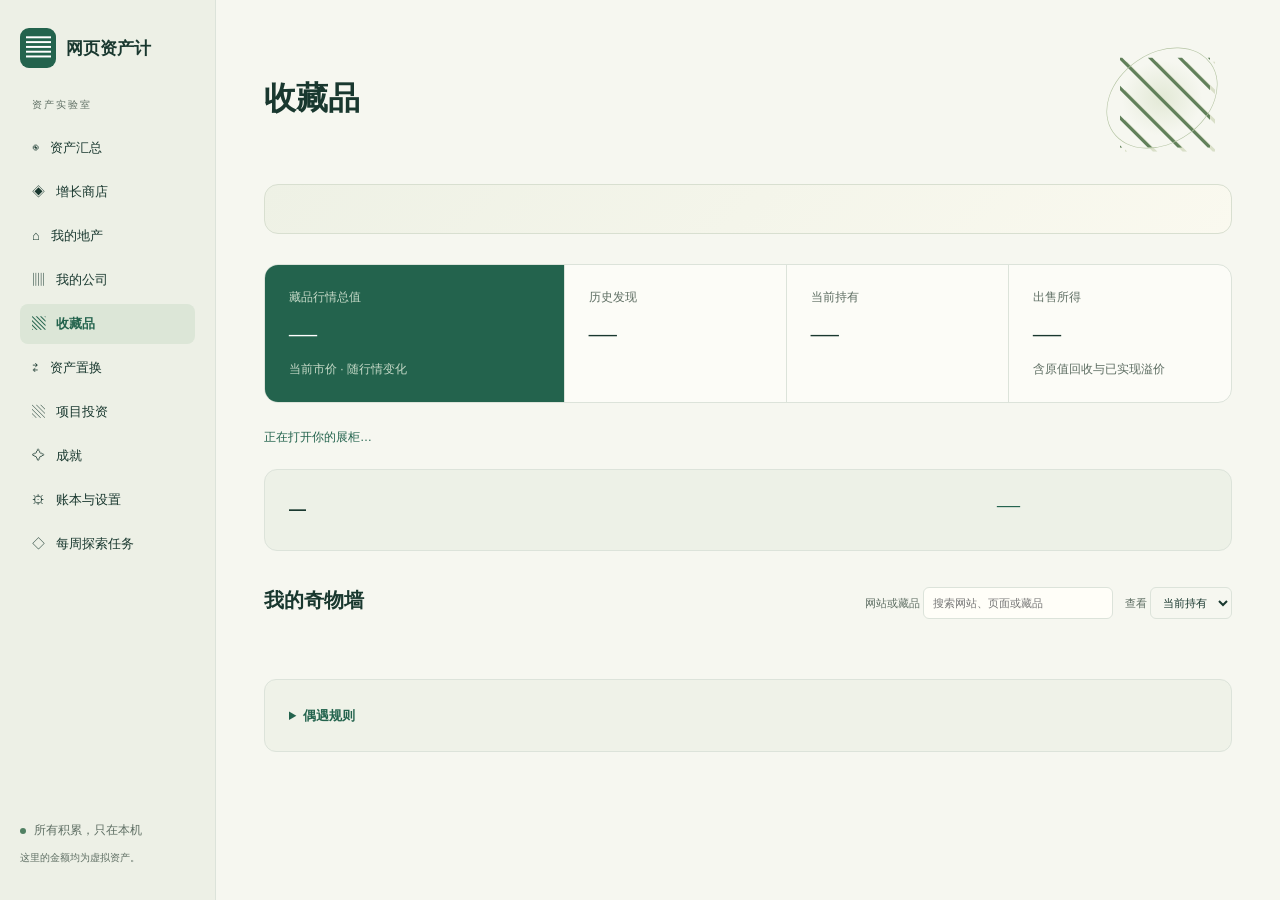
==== commit 68f03240: "Fix session accounting and add backups with focused asset views" ====
--- a/extension/collection/index.html
+++ b/extension/collection/index.html
@@ -1 +1 @@
-<!doctype html><html lang="zh-CN"><head><meta charset="utf-8"><meta name="viewport" content="width=device-width,initial-scale=1"><title>收藏品 · 网页资产计</title><link rel="stylesheet" href="../shop/shop.css"><link rel="stylesheet" href="collection.css"><link rel="stylesheet" href="../journey/journey.css"></head><body><div class="layout"><aside class="sidebar"><a class="brand" href="../popup/index.html"><span class="brand-icon">▤</span><span>网页资产计<small>你的浏览，正在积累。</small></span></a><div class="nav-label">资产实验室</div><a class="nav" href="../overview/index.html">◉ &nbsp; 资产汇总</a><a class="nav" href="../shop/index.html">◈ &nbsp; 增长商店</a><a class="nav" href="../estate/index.html">⌂ &nbsp; 我的地产</a><a class="nav" href="../company/index.html">▥ &nbsp; 我的公司</a><a class="nav active" href="../collection/index.html" aria-current="page">▧ &nbsp; 收藏品</a><a class="nav" href="../exchange/index.html">⇄ &nbsp; 资产置换</a><a class="nav" href="../investments/index.html">▧ &nbsp; 项目投资</a><a class="nav" href="../achievements/index.html">✧ &nbsp; 成就</a><a class="nav" href="../options/index.html">⚙ &nbsp; 账本与设置</a><a class="nav" href="../weekly/index.html">◇ &nbsp; 每周探索任务</a><div class="sidebar-bottom"><span class="live-dot"></span> 所有积累，只在本机<br><small>这里的金额均为虚拟资产。</small></div></aside><main><section class="hero"><div><h1>带走一枚，<span>互联网的奇物。</span></h1></div><div class="hero-art" aria-hidden="true"><div class="orbit"></div><span class="spark">▧</span></div></section><section class="stats"><div class="wallet"><span>藏品行情总值</span><strong id="value">—</strong><small>当前市价 · 随行情变化</small></div><div><span>历史发现</span><strong id="discovered">—</strong><small>出售仍保留纪念</small></div><div><span>当前持有</span><strong id="owned">—</strong><small>你的互联网足迹</small></div><div><span>出售所得</span><strong id="sales">—</strong><small>含原值回收与已实现溢价</small></div></section><p id="status" class="status" role="status" aria-live="polite">正在打开你的展柜…</p><section class="market-brief" aria-label="本周藏品市场"><div><h2 id="marketEvent">—</h2><p id="marketDetail"></p></div><div class="market-summary"><strong id="marketIndex">—</strong><p id="commissionSummary"></p><small id="marketWeek"></small></div></section><section class="growth-section"><div class="section-heading"><div><h2>我的奇物墙</h2><p id="level" class="section-note"></p><p id="priceRange" class="section-note"></p></div><div class="collection-filters"><label>网站或藏品 <input id="siteSearch" type="search" placeholder="搜索网站、页面或藏品" maxlength="120"></label><label>查看 <select id="filter"><option value="owned">当前持有</option><option value="all">全部发现</option><option value="sold">已出售</option></select></label></div></div><div id="wall" class="collection-wall"></div></section><details class="info-panel"><summary>偶遇规则</summary><p>徽章、书签和芯片只是外形。每个网站形成独立藏系，不同页面对应不同藏品身份、编号与纹样，不设固定种类清单；同一页面不重复掉落。网站名称来自站点公开元数据，无名称则使用域名。600 件为本地历史记录上限，不代表种类上限。</p><p>可见停留至少 30 秒的有效浏览有 3% 概率掉落，首次也不保证获得；每天最多 3 件，同一网站每天最多 1 件。同一页面忽略查询参数与片段，只发现一次，出售后不重复掉落。补结算按实际结算日期计算。</p><p>含代码块的网页生成代码芯片（基础价 ¥30），否则阅读至少 60 秒生成阅读书签（基础价 ¥20），其他网页生成网站徽章（基础价 ¥10）。标题印在藏品上，配色优先取网页六位十六进制主题色，无主题色时按域名配色。未获取元素时用域名生成纪念物。</p><p>探索等级每累计 100 个有效浏览页升一级，从 Lv.1 起，最高 Lv.10。新藏品价格随等级平滑增长：Lv.1 徽章/书签/芯片为 ¥10/¥20/¥30，Lv.5 为 ¥50/¥100/¥150，Lv.10 为 ¥180/¥360/¥540，再叠加随机整数品相修正 −15% 至 +15%，最高 ¥621.00，获得时记录初始估值；之后出售报价随独立市场涨跌，旧藏品保留初始估值。资产汇总按发现时估值记账，收藏墙另外展示当前市价，每张藏品卡直接显示浮动报价、近六周走势及符合条件的收购委托；只有已实现溢价计入收入，不推进任务或公司进度。最多保留 600 件历史发现，达到上限后暂停掉落。重置今日保留藏品和当日掉落额度，重置全部清空收藏。</p><p>仅在本机记录标题、域名、去除参数的来源地址、主题色与代码块存在信息。不读取正文或图片，不加载外部图片。</p></details></main></div><script type="module" src="collection.js"></script><script type="module" src="../journey/journey.js"></script></body></html>+<!doctype html><html lang="zh-CN"><head><meta charset="utf-8"><meta name="viewport" content="width=device-width,initial-scale=1"><title>收藏品 · 网页资产计</title><link rel="stylesheet" href="../shop/shop.css"><link rel="stylesheet" href="collection.css"><link rel="stylesheet" href="../journey/journey.css"><link rel="stylesheet" href="../shared/shell.css"></head><body><div class="layout"><aside class="sidebar"><a class="brand" href="../popup/index.html"><span class="brand-icon">▤</span><span>网页资产计<small>你的浏览，正在积累。</small></span></a><div class="nav-label">资产实验室</div><a class="nav" href="../overview/index.html">◉ &nbsp; 资产汇总</a><a class="nav" href="../shop/index.html">◈ &nbsp; 增长商店</a><a class="nav" href="../estate/index.html">⌂ &nbsp; 我的地产</a><a class="nav" href="../company/index.html">▥ &nbsp; 我的公司</a><a class="nav active" href="../collection/index.html" aria-current="page">▧ &nbsp; 收藏品</a><a class="nav" href="../exchange/index.html">⇄ &nbsp; 资产置换</a><a class="nav" href="../investments/index.html">▧ &nbsp; 项目投资</a><a class="nav" href="../achievements/index.html">✧ &nbsp; 成就</a><a class="nav" href="../options/index.html">⚙ &nbsp; 账本与设置</a><a class="nav" href="../weekly/index.html">◇ &nbsp; 每周探索任务</a><div class="sidebar-bottom"><span class="live-dot"></span> 所有积累，只在本机<br><small>这里的金额均为虚拟资产。</small></div></aside><main><section class="hero"><div><h1>收藏品</h1></div><div class="hero-art" aria-hidden="true"><div class="orbit"></div><span class="spark">▧</span></div></section><section class="stats"><div class="wallet"><span>藏品行情总值</span><strong id="value">—</strong><small>当前市价 · 随行情变化</small></div><div><span>历史发现</span><strong id="discovered">—</strong></div><div><span>当前持有</span><strong id="owned">—</strong></div><div><span>出售所得</span><strong id="sales">—</strong><small>含原值回收与已实现溢价</small></div></section><p id="status" class="status" role="status" aria-live="polite">正在打开你的展柜…</p><section class="market-brief" aria-label="本周藏品市场"><div><h2 id="marketEvent">—</h2><p id="marketDetail"></p></div><div class="market-summary"><strong id="marketIndex">—</strong><p id="commissionSummary"></p><small id="marketWeek"></small></div></section><section class="growth-section"><div class="section-heading"><div><h2>我的奇物墙</h2><p id="level" class="section-note"></p><p id="priceRange" class="section-note"></p></div><div class="collection-filters"><label>网站或藏品 <input id="siteSearch" type="search" placeholder="搜索网站、页面或藏品" maxlength="120"></label><label>查看 <select id="filter"><option value="owned">当前持有</option><option value="all">全部发现</option><option value="sold">已出售</option></select></label></div></div><div id="wall" class="collection-wall"></div></section><details class="info-panel"><summary>偶遇规则</summary><p>徽章、书签和芯片只是外形。每个网站形成独立藏系，不同页面对应不同藏品身份、编号与纹样，不设固定种类清单；同一页面不重复掉落。网站名称来自站点公开元数据，无名称则使用域名。600 件为本地历史记录上限，不代表种类上限。</p><p>可见停留至少 30 秒的有效浏览有 3% 概率掉落，首次也不保证获得；每天最多 3 件，同一网站每天最多 1 件。同一页面忽略查询参数与片段，只发现一次，出售后不重复掉落。补结算按实际结算日期计算。</p><p>含代码块的网页生成代码芯片（基础价 ¥30），否则阅读至少 60 秒生成阅读书签（基础价 ¥20），其他网页生成网站徽章（基础价 ¥10）。标题印在藏品上，配色优先取网页六位十六进制主题色，无主题色时按域名配色。未获取元素时用域名生成纪念物。</p><p>探索等级每累计 100 个有效浏览页升一级，从 Lv.1 起，最高 Lv.10。新藏品价格随等级平滑增长：Lv.1 徽章/书签/芯片为 ¥10/¥20/¥30，Lv.5 为 ¥50/¥100/¥150，Lv.10 为 ¥180/¥360/¥540，再叠加随机整数品相修正 −15% 至 +15%，最高 ¥621.00，获得时记录初始估值；之后出售报价随独立市场涨跌，旧藏品保留初始估值。资产汇总按发现时估值记账，收藏墙另外展示当前市价，每张藏品卡直接显示浮动报价、近六周走势及符合条件的收购委托；只有已实现溢价计入收入，不推进任务或公司进度。最多保留 600 件历史发现，达到上限后暂停掉落。重置今日保留藏品和当日掉落额度，重置全部清空收藏。</p><p>仅在本机记录标题、域名、去除参数的来源地址、主题色与代码块存在信息。不读取正文或图片，不加载外部图片。</p></details></main></div><script type="module" src="collection.js"></script><script type="module" src="../journey/journey.js"></script><script type="module" src="../shared/shell.js"></script></body></html>
--- a/extension/shared/shell.css
+++ b/extension/shared/shell.css
@@ -0,0 +1,18 @@
+:root{--muted:#5e6e63}
+.layout{grid-template-columns:216px minmax(0,1fr)}
+main{min-width:0;margin:0 auto;padding-top:24px;padding-bottom:32px}
+.sidebar{padding:28px 20px}.nav-label{margin-top:30px}.nav{display:block;padding:11px 12px;margin-bottom:4px;font-size:13px;flex-shrink:0}.brand{flex-shrink:0}.brand small{display:none}.sidebar-bottom{font-size:12px}
+.page-navigation{display:flex;flex-direction:column;flex-shrink:0}.nav-toggle{display:none}
+.hero{min-height:148px;grid-template-columns:minmax(0,1fr) 140px;gap:16px}.hero h1{font-size:32px;line-height:1.4;letter-spacing:0;margin:16px 0}.hero-art{height:130px;transform:scale(.6);transform-origin:center}.art-label{display:none}
+.stats{margin-bottom:26px}.stats span,.stats small,.ledger-stats dt{font-size:12px;line-height:1.7}.stats>div{min-width:0}
+.description,.preview,.progress-label,.shortfall,.special-effect,.effect,.buy,.category-label,.info-panel p,.info-panel li,.card-head p,.toggle em,.toggle strong,.hint,.btn,.rules,.formula-empty,.formula-meta,.formula-top span,.score-row,.week-cell .wd,.week-cell .meta,.journey-note,.journey-panel p{font-size:12px;line-height:1.8}
+.summary-total~.stats{grid-template-columns:repeat(3,minmax(0,1fr))}.summary-total~.stats>div{border-right:1px solid var(--line);border-bottom:1px solid var(--line)}.summary-total~.stats>div:nth-child(3n){border-right:0}.summary-total~.stats>div:nth-child(n+4){border-bottom:0}
+.summary-total{padding:24px;margin-top:8px}.summary-total>strong{font-size:42px;margin:10px 0}.summary-total>span{font-size:13px}
+@media(min-width:1500px){main{padding-top:28px}.hero{min-height:160px}.hero h1{font-size:36px}}
+@media(max-width:1100px){.layout{grid-template-columns:190px minmax(0,1fr)}.sidebar{padding:24px 14px}}
+@media(max-width:700px){.layout{display:block}.sidebar{position:static;height:auto;display:flex;flex-direction:row;flex-wrap:wrap;padding:16px;gap:12px}.brand{margin-right:auto}.nav-toggle{display:block;border:1px solid var(--line);border-radius:8px;background:var(--paper);color:var(--green);padding:9px 14px;font-size:13px}.sidebar .nav-label,.sidebar-bottom{display:none}.page-navigation{display:none;flex-basis:100%;grid-template-columns:repeat(2,minmax(0,1fr));gap:4px}.sidebar.nav-open .page-navigation{display:grid}.nav{margin:0;font-size:13px;padding:11px}.hero{display:block;min-height:88px}.hero h1{font-size:28px;margin:12px 0 20px}.hero-art{display:none}main{padding:16px 16px 28px}.summary-total~.stats{grid-template-columns:repeat(2,minmax(0,1fr))}.summary-total~.stats>div:nth-child(n){border-right:1px solid var(--line);border-bottom:1px solid var(--line)}.summary-total~.stats>div:nth-child(2n){border-right:0}.summary-total~.stats>div:nth-last-child(-n+2){border-bottom:0}.summary-total>strong{font-size:36px}}
+@media(max-width:360px){.summary-total~.stats{grid-template-columns:minmax(0,1fr)}.summary-total~.stats>div:nth-child(n){border-right:0;border-bottom:1px solid var(--line)}.summary-total~.stats>div:last-child{border-bottom:0}}
+
+.finance-card,.market-column{min-width:0}.market-column{flex:1 1 0}.market-bar{overflow-wrap:anywhere}
+
+.status:empty{display:none}
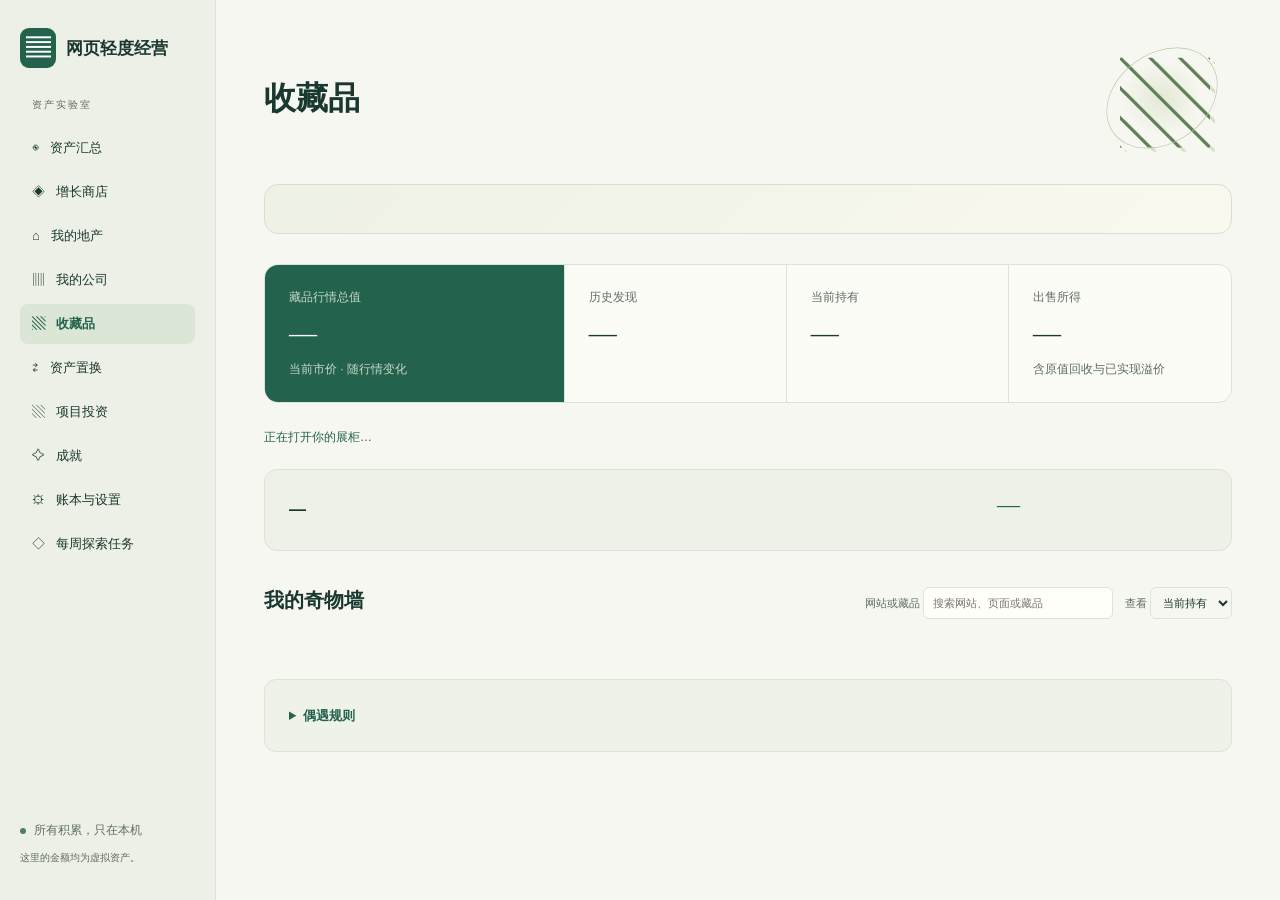
==== commit 31992728: "Add permanent achievement rewards and rename app to 网页轻度经营" ====
--- a/extension/collection/index.html
+++ b/extension/collection/index.html
@@ -1 +1 @@
-<!doctype html><html lang="zh-CN"><head><meta charset="utf-8"><meta name="viewport" content="width=device-width,initial-scale=1"><title>收藏品 · 网页资产计</title><link rel="stylesheet" href="../shop/shop.css"><link rel="stylesheet" href="collection.css"><link rel="stylesheet" href="../journey/journey.css"><link rel="stylesheet" href="../shared/shell.css"></head><body><div class="layout"><aside class="sidebar"><a class="brand" href="../popup/index.html"><span class="brand-icon">▤</span><span>网页资产计<small>你的浏览，正在积累。</small></span></a><div class="nav-label">资产实验室</div><a class="nav" href="../overview/index.html">◉ &nbsp; 资产汇总</a><a class="nav" href="../shop/index.html">◈ &nbsp; 增长商店</a><a class="nav" href="../estate/index.html">⌂ &nbsp; 我的地产</a><a class="nav" href="../company/index.html">▥ &nbsp; 我的公司</a><a class="nav active" href="../collection/index.html" aria-current="page">▧ &nbsp; 收藏品</a><a class="nav" href="../exchange/index.html">⇄ &nbsp; 资产置换</a><a class="nav" href="../investments/index.html">▧ &nbsp; 项目投资</a><a class="nav" href="../achievements/index.html">✧ &nbsp; 成就</a><a class="nav" href="../options/index.html">⚙ &nbsp; 账本与设置</a><a class="nav" href="../weekly/index.html">◇ &nbsp; 每周探索任务</a><div class="sidebar-bottom"><span class="live-dot"></span> 所有积累，只在本机<br><small>这里的金额均为虚拟资产。</small></div></aside><main><section class="hero"><div><h1>收藏品</h1></div><div class="hero-art" aria-hidden="true"><div class="orbit"></div><span class="spark">▧</span></div></section><section class="stats"><div class="wallet"><span>藏品行情总值</span><strong id="value">—</strong><small>当前市价 · 随行情变化</small></div><div><span>历史发现</span><strong id="discovered">—</strong></div><div><span>当前持有</span><strong id="owned">—</strong></div><div><span>出售所得</span><strong id="sales">—</strong><small>含原值回收与已实现溢价</small></div></section><p id="status" class="status" role="status" aria-live="polite">正在打开你的展柜…</p><section class="market-brief" aria-label="本周藏品市场"><div><h2 id="marketEvent">—</h2><p id="marketDetail"></p></div><div class="market-summary"><strong id="marketIndex">—</strong><p id="commissionSummary"></p><small id="marketWeek"></small></div></section><section class="growth-section"><div class="section-heading"><div><h2>我的奇物墙</h2><p id="level" class="section-note"></p><p id="priceRange" class="section-note"></p></div><div class="collection-filters"><label>网站或藏品 <input id="siteSearch" type="search" placeholder="搜索网站、页面或藏品" maxlength="120"></label><label>查看 <select id="filter"><option value="owned">当前持有</option><option value="all">全部发现</option><option value="sold">已出售</option></select></label></div></div><div id="wall" class="collection-wall"></div></section><details class="info-panel"><summary>偶遇规则</summary><p>徽章、书签和芯片只是外形。每个网站形成独立藏系，不同页面对应不同藏品身份、编号与纹样，不设固定种类清单；同一页面不重复掉落。网站名称来自站点公开元数据，无名称则使用域名。600 件为本地历史记录上限，不代表种类上限。</p><p>可见停留至少 30 秒的有效浏览有 3% 概率掉落，首次也不保证获得；每天最多 3 件，同一网站每天最多 1 件。同一页面忽略查询参数与片段，只发现一次，出售后不重复掉落。补结算按实际结算日期计算。</p><p>含代码块的网页生成代码芯片（基础价 ¥30），否则阅读至少 60 秒生成阅读书签（基础价 ¥20），其他网页生成网站徽章（基础价 ¥10）。标题印在藏品上，配色优先取网页六位十六进制主题色，无主题色时按域名配色。未获取元素时用域名生成纪念物。</p><p>探索等级每累计 100 个有效浏览页升一级，从 Lv.1 起，最高 Lv.10。新藏品价格随等级平滑增长：Lv.1 徽章/书签/芯片为 ¥10/¥20/¥30，Lv.5 为 ¥50/¥100/¥150，Lv.10 为 ¥180/¥360/¥540，再叠加随机整数品相修正 −15% 至 +15%，最高 ¥621.00，获得时记录初始估值；之后出售报价随独立市场涨跌，旧藏品保留初始估值。资产汇总按发现时估值记账，收藏墙另外展示当前市价，每张藏品卡直接显示浮动报价、近六周走势及符合条件的收购委托；只有已实现溢价计入收入，不推进任务或公司进度。最多保留 600 件历史发现，达到上限后暂停掉落。重置今日保留藏品和当日掉落额度，重置全部清空收藏。</p><p>仅在本机记录标题、域名、去除参数的来源地址、主题色与代码块存在信息。不读取正文或图片，不加载外部图片。</p></details></main></div><script type="module" src="collection.js"></script><script type="module" src="../journey/journey.js"></script><script type="module" src="../shared/shell.js"></script></body></html>+<!doctype html><html lang="zh-CN"><head><meta charset="utf-8"><meta name="viewport" content="width=device-width,initial-scale=1"><title>收藏品 · 网页轻度经营</title><link rel="stylesheet" href="../shop/shop.css"><link rel="stylesheet" href="collection.css"><link rel="stylesheet" href="../journey/journey.css"><link rel="stylesheet" href="../shared/shell.css"></head><body><div class="layout"><aside class="sidebar"><a class="brand" href="../popup/index.html"><span class="brand-icon">▤</span><span>网页轻度经营<small>你的浏览，正在积累。</small></span></a><div class="nav-label">资产实验室</div><a class="nav" href="../overview/index.html">◉ &nbsp; 资产汇总</a><a class="nav" href="../shop/index.html">◈ &nbsp; 增长商店</a><a class="nav" href="../estate/index.html">⌂ &nbsp; 我的地产</a><a class="nav" href="../company/index.html">▥ &nbsp; 我的公司</a><a class="nav active" href="../collection/index.html" aria-current="page">▧ &nbsp; 收藏品</a><a class="nav" href="../exchange/index.html">⇄ &nbsp; 资产置换</a><a class="nav" href="../investments/index.html">▧ &nbsp; 项目投资</a><a class="nav" href="../achievements/index.html">✧ &nbsp; 成就</a><a class="nav" href="../options/index.html">⚙ &nbsp; 账本与设置</a><a class="nav" href="../weekly/index.html">◇ &nbsp; 每周探索任务</a><div class="sidebar-bottom"><span class="live-dot"></span> 所有积累，只在本机<br><small>这里的金额均为虚拟资产。</small></div></aside><main><section class="hero"><div><h1>收藏品</h1></div><div class="hero-art" aria-hidden="true"><div class="orbit"></div><span class="spark">▧</span></div></section><section class="stats"><div class="wallet"><span>藏品行情总值</span><strong id="value">—</strong><small>当前市价 · 随行情变化</small></div><div><span>历史发现</span><strong id="discovered">—</strong></div><div><span>当前持有</span><strong id="owned">—</strong></div><div><span>出售所得</span><strong id="sales">—</strong><small>含原值回收与已实现溢价</small></div></section><p id="status" class="status" role="status" aria-live="polite">正在打开你的展柜…</p><section class="market-brief" aria-label="本周藏品市场"><div><h2 id="marketEvent">—</h2><p id="marketDetail"></p></div><div class="market-summary"><strong id="marketIndex">—</strong><p id="commissionSummary"></p><small id="marketWeek"></small></div></section><section class="growth-section"><div class="section-heading"><div><h2>我的奇物墙</h2><p id="level" class="section-note"></p><p id="priceRange" class="section-note"></p></div><div class="collection-filters"><label>网站或藏品 <input id="siteSearch" type="search" placeholder="搜索网站、页面或藏品" maxlength="120"></label><label>查看 <select id="filter"><option value="owned">当前持有</option><option value="all">全部发现</option><option value="sold">已出售</option></select></label></div></div><div id="wall" class="collection-wall"></div></section><details class="info-panel"><summary>偶遇规则</summary><p>徽章、书签和芯片只是外形。每个网站形成独立藏系，不同页面对应不同藏品身份、编号与纹样，不设固定种类清单；同一页面不重复掉落。网站名称来自站点公开元数据，无名称则使用域名。600 件为本地历史记录上限，不代表种类上限。</p><p>可见停留至少 30 秒的有效浏览基础掉落概率为 3%，收藏成就可提高概率，首次也不保证获得；每天最多 3 件，同一网站每天最多 1 件。同一页面忽略查询参数与片段，只发现一次，出售后不重复掉落。补结算按实际结算日期计算。</p><p>含代码块的网页生成代码芯片（基础价 ¥30），否则阅读至少 60 秒生成阅读书签（基础价 ¥20），其他网页生成网站徽章（基础价 ¥10）。标题印在藏品上，配色优先取网页六位十六进制主题色，无主题色时按域名配色。未获取元素时用域名生成纪念物。</p><p>探索等级每累计 100 个有效浏览页升一级，从 Lv.1 起，最高 Lv.10。新藏品价格随等级平滑增长：Lv.1 徽章/书签/芯片为 ¥10/¥20/¥30，Lv.5 为 ¥50/¥100/¥150，Lv.10 为 ¥180/¥360/¥540，再叠加随机整数品相修正 −15% 至 +15%，最高 ¥621.00，获得时记录初始估值；之后出售报价随独立市场涨跌，旧藏品保留初始估值。资产汇总按发现时估值记账，收藏墙另外展示当前市价，每张藏品卡直接显示浮动报价、近六周走势及符合条件的收购委托；只有已实现溢价计入收入，不推进任务或公司进度。最多保留 600 件历史发现，达到上限后暂停掉落。重置今日保留藏品和当日掉落额度，重置全部清空收藏。</p><p>仅在本机记录标题、域名、去除参数的来源地址、主题色与代码块存在信息。不读取正文或图片，不加载外部图片。</p></details></main></div><script type="module" src="collection.js"></script><script type="module" src="../journey/journey.js"></script><script type="module" src="../shared/shell.js"></script></body></html>
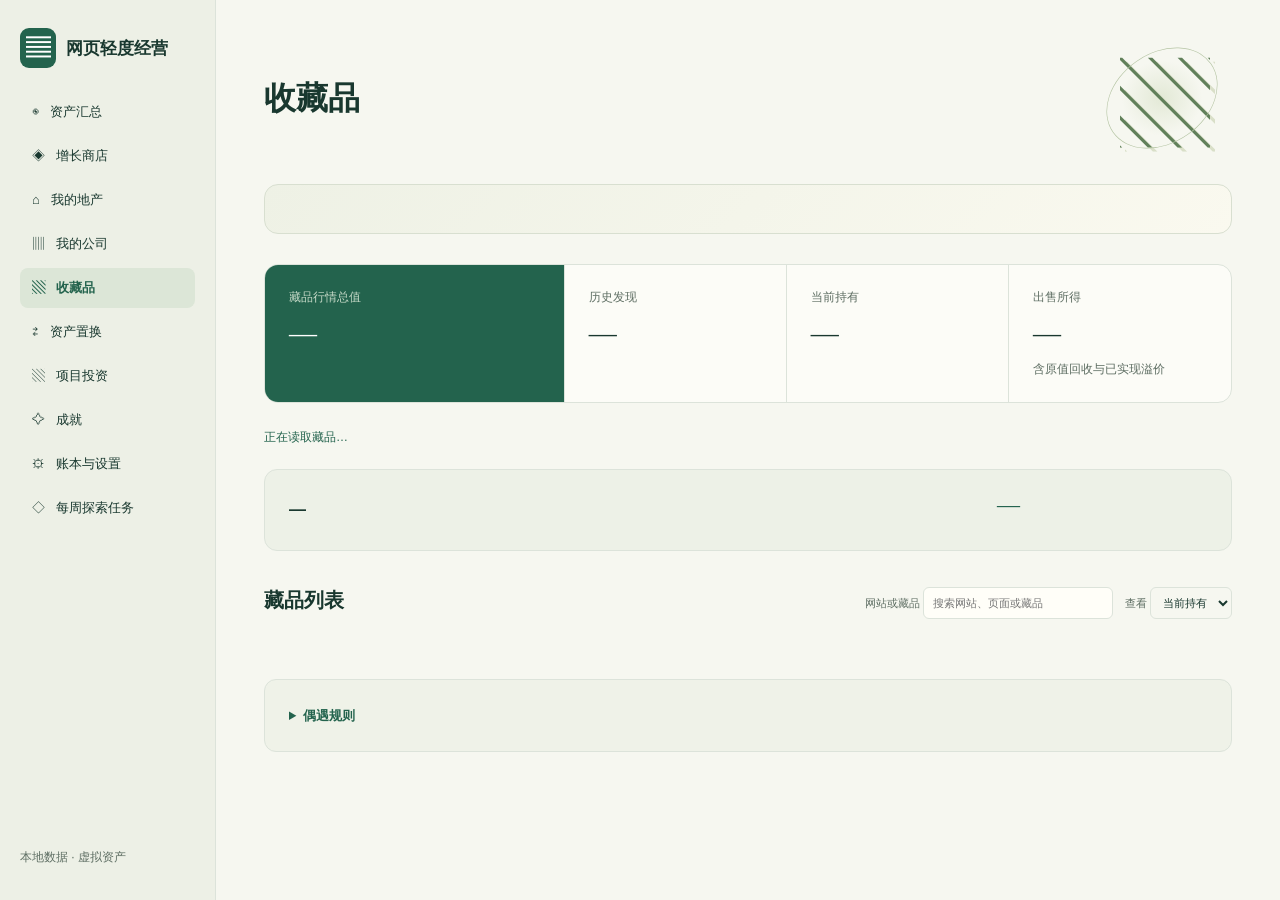
==== commit 88f0aa1b: "Simplify interface copy and expand property and company management" ====
--- a/extension/collection/index.html
+++ b/extension/collection/index.html
@@ -1 +1 @@
-<!doctype html><html lang="zh-CN"><head><meta charset="utf-8"><meta name="viewport" content="width=device-width,initial-scale=1"><title>收藏品 · 网页轻度经营</title><link rel="stylesheet" href="../shop/shop.css"><link rel="stylesheet" href="collection.css"><link rel="stylesheet" href="../journey/journey.css"><link rel="stylesheet" href="../shared/shell.css"></head><body><div class="layout"><aside class="sidebar"><a class="brand" href="../popup/index.html"><span class="brand-icon">▤</span><span>网页轻度经营<small>你的浏览，正在积累。</small></span></a><div class="nav-label">资产实验室</div><a class="nav" href="../overview/index.html">◉ &nbsp; 资产汇总</a><a class="nav" href="../shop/index.html">◈ &nbsp; 增长商店</a><a class="nav" href="../estate/index.html">⌂ &nbsp; 我的地产</a><a class="nav" href="../company/index.html">▥ &nbsp; 我的公司</a><a class="nav active" href="../collection/index.html" aria-current="page">▧ &nbsp; 收藏品</a><a class="nav" href="../exchange/index.html">⇄ &nbsp; 资产置换</a><a class="nav" href="../investments/index.html">▧ &nbsp; 项目投资</a><a class="nav" href="../achievements/index.html">✧ &nbsp; 成就</a><a class="nav" href="../options/index.html">⚙ &nbsp; 账本与设置</a><a class="nav" href="../weekly/index.html">◇ &nbsp; 每周探索任务</a><div class="sidebar-bottom"><span class="live-dot"></span> 所有积累，只在本机<br><small>这里的金额均为虚拟资产。</small></div></aside><main><section class="hero"><div><h1>收藏品</h1></div><div class="hero-art" aria-hidden="true"><div class="orbit"></div><span class="spark">▧</span></div></section><section class="stats"><div class="wallet"><span>藏品行情总值</span><strong id="value">—</strong><small>当前市价 · 随行情变化</small></div><div><span>历史发现</span><strong id="discovered">—</strong></div><div><span>当前持有</span><strong id="owned">—</strong></div><div><span>出售所得</span><strong id="sales">—</strong><small>含原值回收与已实现溢价</small></div></section><p id="status" class="status" role="status" aria-live="polite">正在打开你的展柜…</p><section class="market-brief" aria-label="本周藏品市场"><div><h2 id="marketEvent">—</h2><p id="marketDetail"></p></div><div class="market-summary"><strong id="marketIndex">—</strong><p id="commissionSummary"></p><small id="marketWeek"></small></div></section><section class="growth-section"><div class="section-heading"><div><h2>我的奇物墙</h2><p id="level" class="section-note"></p><p id="priceRange" class="section-note"></p></div><div class="collection-filters"><label>网站或藏品 <input id="siteSearch" type="search" placeholder="搜索网站、页面或藏品" maxlength="120"></label><label>查看 <select id="filter"><option value="owned">当前持有</option><option value="all">全部发现</option><option value="sold">已出售</option></select></label></div></div><div id="wall" class="collection-wall"></div></section><details class="info-panel"><summary>偶遇规则</summary><p>徽章、书签和芯片只是外形。每个网站形成独立藏系，不同页面对应不同藏品身份、编号与纹样，不设固定种类清单；同一页面不重复掉落。网站名称来自站点公开元数据，无名称则使用域名。600 件为本地历史记录上限，不代表种类上限。</p><p>可见停留至少 30 秒的有效浏览基础掉落概率为 3%，收藏成就可提高概率，首次也不保证获得；每天最多 3 件，同一网站每天最多 1 件。同一页面忽略查询参数与片段，只发现一次，出售后不重复掉落。补结算按实际结算日期计算。</p><p>含代码块的网页生成代码芯片（基础价 ¥30），否则阅读至少 60 秒生成阅读书签（基础价 ¥20），其他网页生成网站徽章（基础价 ¥10）。标题印在藏品上，配色优先取网页六位十六进制主题色，无主题色时按域名配色。未获取元素时用域名生成纪念物。</p><p>探索等级每累计 100 个有效浏览页升一级，从 Lv.1 起，最高 Lv.10。新藏品价格随等级平滑增长：Lv.1 徽章/书签/芯片为 ¥10/¥20/¥30，Lv.5 为 ¥50/¥100/¥150，Lv.10 为 ¥180/¥360/¥540，再叠加随机整数品相修正 −15% 至 +15%，最高 ¥621.00，获得时记录初始估值；之后出售报价随独立市场涨跌，旧藏品保留初始估值。资产汇总按发现时估值记账，收藏墙另外展示当前市价，每张藏品卡直接显示浮动报价、近六周走势及符合条件的收购委托；只有已实现溢价计入收入，不推进任务或公司进度。最多保留 600 件历史发现，达到上限后暂停掉落。重置今日保留藏品和当日掉落额度，重置全部清空收藏。</p><p>仅在本机记录标题、域名、去除参数的来源地址、主题色与代码块存在信息。不读取正文或图片，不加载外部图片。</p></details></main></div><script type="module" src="collection.js"></script><script type="module" src="../journey/journey.js"></script><script type="module" src="../shared/shell.js"></script></body></html>+<!doctype html><html lang="zh-CN"><head><meta charset="utf-8"><meta name="viewport" content="width=device-width,initial-scale=1"><title>收藏品 · 网页轻度经营</title><link rel="stylesheet" href="../shop/shop.css"><link rel="stylesheet" href="collection.css"><link rel="stylesheet" href="../journey/journey.css"><link rel="stylesheet" href="../shared/shell.css"></head><body><div class="layout"><aside class="sidebar"><a class="brand" href="../popup/index.html"><span class="brand-icon">▤</span><span>网页轻度经营</span></a><a class="nav" href="../overview/index.html">◉ &nbsp; 资产汇总</a><a class="nav" href="../shop/index.html">◈ &nbsp; 增长商店</a><a class="nav" href="../estate/index.html">⌂ &nbsp; 我的地产</a><a class="nav" href="../company/index.html">▥ &nbsp; 我的公司</a><a class="nav active" href="../collection/index.html" aria-current="page">▧ &nbsp; 收藏品</a><a class="nav" href="../exchange/index.html">⇄ &nbsp; 资产置换</a><a class="nav" href="../investments/index.html">▧ &nbsp; 项目投资</a><a class="nav" href="../achievements/index.html">✧ &nbsp; 成就</a><a class="nav" href="../options/index.html">⚙ &nbsp; 账本与设置</a><a class="nav" href="../weekly/index.html">◇ &nbsp; 每周探索任务</a><div class="sidebar-bottom">本地数据 · 虚拟资产</div></aside><main><section class="hero"><div><h1>收藏品</h1></div><div class="hero-art" aria-hidden="true"><div class="orbit"></div><span class="spark">▧</span></div></section><section class="stats"><div class="wallet"><span>藏品行情总值</span><strong id="value">—</strong></div><div><span>历史发现</span><strong id="discovered">—</strong></div><div><span>当前持有</span><strong id="owned">—</strong></div><div><span>出售所得</span><strong id="sales">—</strong><small>含原值回收与已实现溢价</small></div></section><p id="status" class="status" role="status" aria-live="polite">正在读取藏品…</p><section class="market-brief" aria-label="本周藏品市场"><div><h2 id="marketEvent">—</h2><p id="marketDetail"></p></div><div class="market-summary"><strong id="marketIndex">—</strong><p id="commissionSummary"></p><small id="marketWeek"></small></div></section><section class="growth-section"><div class="section-heading"><div><h2>藏品列表</h2><p id="level" class="section-note"></p><p id="priceRange" class="section-note"></p></div><div class="collection-filters"><label>网站或藏品 <input id="siteSearch" type="search" placeholder="搜索网站、页面或藏品" maxlength="120"></label><label>查看 <select id="filter"><option value="owned">当前持有</option><option value="all">全部发现</option><option value="sold">已出售</option></select></label></div></div><div id="wall" class="collection-wall"></div></section><details class="info-panel"><summary>偶遇规则</summary><p>每个网站有独立藏系，本地最多记录 600 件藏品。</p><p>可见停留至少 30 秒的有效浏览基础掉落概率为 3%，收藏成就可提高概率，首次也不保证获得；每天最多 3 件，同一网站每天最多 1 件。同一页面忽略查询参数与片段，只发现一次，出售后不重复掉落。补结算按实际结算日期计算。</p><p>含代码块的网页生成代码芯片（基础价 ¥30），否则阅读至少 60 秒生成阅读书签（基础价 ¥20），其他网页生成网站徽章（基础价 ¥10）。</p><p>探索等级每累计 100 个有效浏览页升一级，从 Lv.1 起，最高 Lv.10。新藏品价格随等级平滑增长：Lv.1 徽章/书签/芯片为 ¥10/¥20/¥30，Lv.5 为 ¥50/¥100/¥150，Lv.10 为 ¥180/¥360/¥540，再叠加随机整数品相修正 −15% 至 +15%，最高 ¥621.00，获得时记录初始估值；之后出售报价随独立市场涨跌，旧藏品保留初始估值。资产汇总按发现时估值记账，收藏墙另外展示当前市价，每张藏品卡直接显示浮动报价、近六周走势及符合条件的收购委托；只有已实现溢价计入收入，不推进任务或公司进度。最多保留 600 件历史发现，达到上限后暂停掉落。重置今日保留藏品和当日掉落额度，重置全部清空收藏。</p><p>仅在本机记录标题、域名、去除参数的来源地址、主题色与代码块存在信息。不读取正文或图片，不加载外部图片。</p></details></main></div><script type="module" src="collection.js"></script><script type="module" src="../journey/journey.js"></script><script type="module" src="../shared/shell.js"></script></body></html>
--- a/extension/shared/shell.css
+++ b/extension/shared/shell.css
@@ -1,8 +1,8 @@
 :root{--muted:#5e6e63}
 .layout{grid-template-columns:216px minmax(0,1fr)}
 main{min-width:0;margin:0 auto;padding-top:24px;padding-bottom:32px}
-.sidebar{padding:28px 20px}.nav-label{margin-top:30px}.nav{display:block;padding:11px 12px;margin-bottom:4px;font-size:13px;flex-shrink:0}.brand{flex-shrink:0}.brand small{display:none}.sidebar-bottom{font-size:12px}
-.page-navigation{display:flex;flex-direction:column;flex-shrink:0}.nav-toggle{display:none}
+.sidebar{padding:28px 20px}.nav{display:block;padding:11px 12px;margin-bottom:4px;font-size:13px;flex-shrink:0}.brand{flex-shrink:0}.sidebar-bottom{font-size:12px}
+.page-navigation{margin-top:24px;display:flex;flex-direction:column;flex-shrink:0}.nav-toggle{display:none}
 .hero{min-height:148px;grid-template-columns:minmax(0,1fr) 140px;gap:16px}.hero h1{font-size:32px;line-height:1.4;letter-spacing:0;margin:16px 0}.hero-art{height:130px;transform:scale(.6);transform-origin:center}.art-label{display:none}
 .stats{margin-bottom:26px}.stats span,.stats small,.ledger-stats dt{font-size:12px;line-height:1.7}.stats>div{min-width:0}
 .description,.preview,.progress-label,.shortfall,.special-effect,.effect,.buy,.category-label,.info-panel p,.info-panel li,.card-head p,.toggle em,.toggle strong,.hint,.btn,.rules,.formula-empty,.formula-meta,.formula-top span,.score-row,.week-cell .wd,.week-cell .meta,.journey-note,.journey-panel p{font-size:12px;line-height:1.8}
@@ -10,7 +10,7 @@
 .summary-total{padding:24px;margin-top:8px}.summary-total>strong{font-size:42px;margin:10px 0}.summary-total>span{font-size:13px}
 @media(min-width:1500px){main{padding-top:28px}.hero{min-height:160px}.hero h1{font-size:36px}}
 @media(max-width:1100px){.layout{grid-template-columns:190px minmax(0,1fr)}.sidebar{padding:24px 14px}}
-@media(max-width:700px){.layout{display:block}.sidebar{position:static;height:auto;display:flex;flex-direction:row;flex-wrap:wrap;padding:16px;gap:12px}.brand{margin-right:auto}.nav-toggle{display:block;border:1px solid var(--line);border-radius:8px;background:var(--paper);color:var(--green);padding:9px 14px;font-size:13px}.sidebar .nav-label,.sidebar-bottom{display:none}.page-navigation{display:none;flex-basis:100%;grid-template-columns:repeat(2,minmax(0,1fr));gap:4px}.sidebar.nav-open .page-navigation{display:grid}.nav{margin:0;font-size:13px;padding:11px}.hero{display:block;min-height:88px}.hero h1{font-size:28px;margin:12px 0 20px}.hero-art{display:none}main{padding:16px 16px 28px}.summary-total~.stats{grid-template-columns:repeat(2,minmax(0,1fr))}.summary-total~.stats>div:nth-child(n){border-right:1px solid var(--line);border-bottom:1px solid var(--line)}.summary-total~.stats>div:nth-child(2n){border-right:0}.summary-total~.stats>div:nth-last-child(-n+2){border-bottom:0}.summary-total>strong{font-size:36px}}
+@media(max-width:700px){.layout{display:block}.sidebar{position:static;height:auto;display:flex;flex-direction:row;flex-wrap:wrap;padding:16px;gap:12px}.brand{margin-right:auto}.nav-toggle{display:block;border:1px solid var(--line);border-radius:8px;background:var(--paper);color:var(--green);padding:9px 14px;font-size:13px}.sidebar-bottom{display:none}.page-navigation{margin-top:0;display:none;flex-basis:100%;grid-template-columns:repeat(2,minmax(0,1fr));gap:4px}.sidebar.nav-open .page-navigation{display:grid}.nav{margin:0;font-size:13px;padding:11px}.hero{display:block;min-height:88px}.hero h1{font-size:28px;margin:12px 0 20px}.hero-art{display:none}main{padding:16px 16px 28px}.summary-total~.stats{grid-template-columns:repeat(2,minmax(0,1fr))}.summary-total~.stats>div:nth-child(n){border-right:1px solid var(--line);border-bottom:1px solid var(--line)}.summary-total~.stats>div:nth-child(2n){border-right:0}.summary-total~.stats>div:nth-last-child(-n+2){border-bottom:0}.summary-total>strong{font-size:36px}}
 @media(max-width:360px){.summary-total~.stats{grid-template-columns:minmax(0,1fr)}.summary-total~.stats>div:nth-child(n){border-right:0;border-bottom:1px solid var(--line)}.summary-total~.stats>div:last-child{border-bottom:0}}
 
 .finance-card,.market-column{min-width:0}.market-column{flex:1 1 0}.market-bar{overflow-wrap:anywhere}
